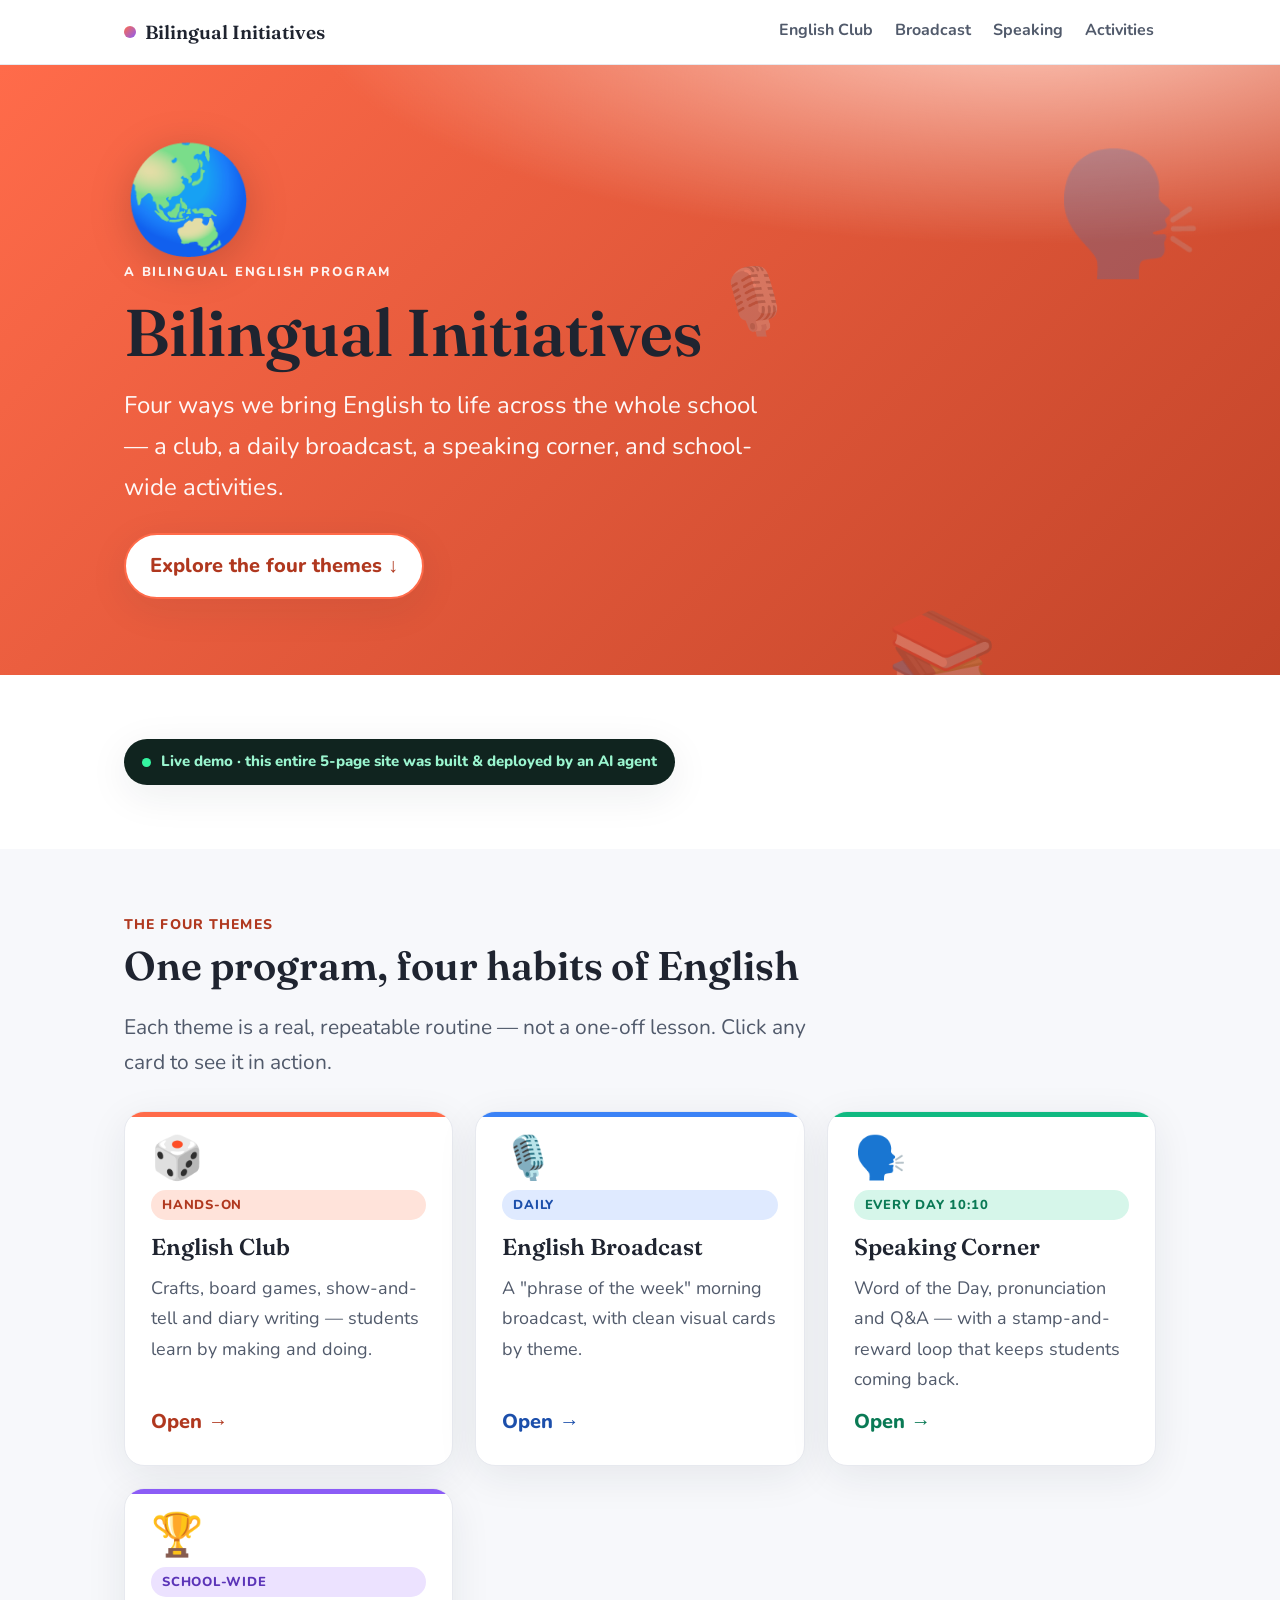
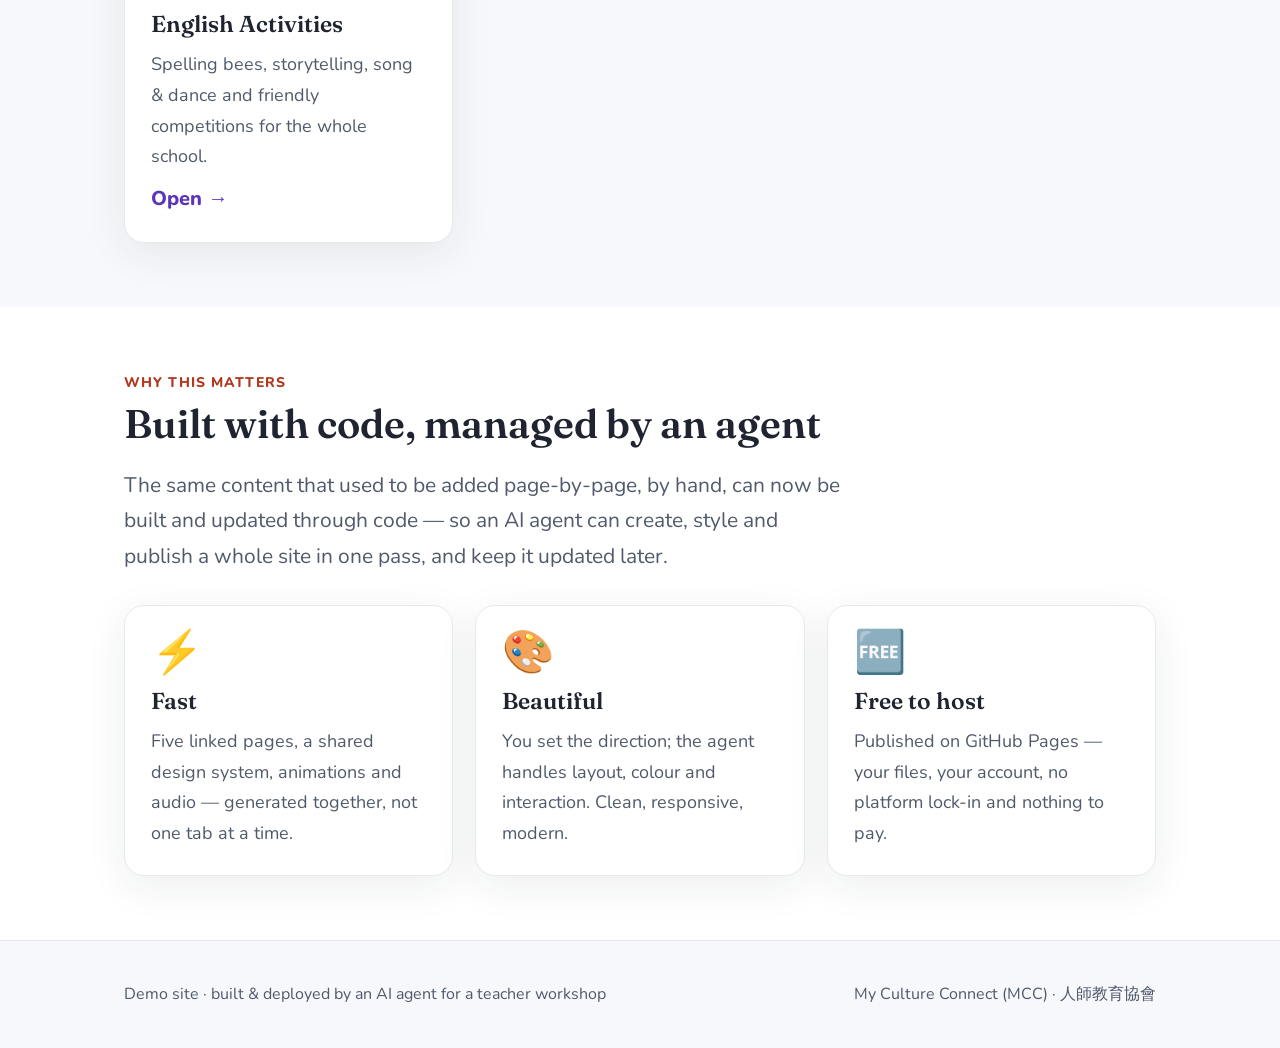
==== index.html @ 2c97eed9 "Bilingual Initiatives demo: 5-page interactive site (agent-built) Co-Authored-By: Claude Opus 4.8 <n" ====
<!DOCTYPE html>
<html lang="en">
<head>
<meta charset="UTF-8">
<meta name="viewport" content="width=device-width, initial-scale=1.0">
<title>Bilingual Initiatives — Demo</title>
<meta name="description" content="A demo bilingual-English program site — built and deployed by an AI agent.">
<link rel="preconnect" href="https://fonts.googleapis.com">
<link rel="preconnect" href="https://fonts.gstatic.com" crossorigin>
<link href="https://fonts.googleapis.com/css2?family=Fraunces:opsz,wght@9..144,500;9..144,600;9..144,700&family=Nunito:wght@400;600;700;800&display=swap" rel="stylesheet">
<link rel="stylesheet" href="assets/css/style.css">
<link rel="icon" href="data:image/svg+xml,<svg xmlns='http://www.w3.org/2000/svg' viewBox='0 0 100 100'><text y='.9em' font-size='90'>🌏</text></svg>">
</head>
<body data-accent="club">

<nav class="nav">
  <div class="wrap">
    <a class="brand" href="index.html"><span class="dot"></span> Bilingual Initiatives</a>
    <div class="menu">
      <a class="link" href="english-club.html">English Club</a>
      <a class="link" href="broadcast.html">Broadcast</a>
      <a class="link" href="speaking.html">Speaking</a>
      <a class="link" href="activities.html">Activities</a>
    </div>
  </div>
</nav>

<header class="hero">
  <span class="float a">🗣️</span><span class="float b">📚</span><span class="float c">🎙️</span>
  <div class="wrap">
    <div class="emoji">🌏</div>
    <div class="eyebrow">A Bilingual English Program</div>
    <h1>Bilingual Initiatives</h1>
    <p class="lede">Four ways we bring English to life across the whole school — a club, a daily broadcast, a speaking corner, and school-wide activities.</p>
    <div class="cta-row">
      <a class="btn ghost" href="#themes">Explore the four themes ↓</a>
    </div>
  </div>
</header>

<section class="block">
  <div class="wrap">
    <div class="demo-badge rvl"><span class="pip"></span> Live demo · this entire 5-page site was built &amp; deployed by an AI agent</div>
  </div>
</section>

<section class="block alt" id="themes">
  <div class="wrap">
    <p class="kicker">The Four Themes</p>
    <h2>One program, four habits of English</h2>
    <p class="intro">Each theme is a real, repeatable routine — not a one-off lesson. Click any card to see it in action.</p>
    <div class="grid">
      <a class="theme club rvl card" href="english-club.html">
        <span class="ic">🎲</span>
        <span class="tag">Hands-on</span>
        <h3>English Club</h3>
        <p>Crafts, board games, show-and-tell and diary writing — students learn by making and doing.</p>
        <span class="go">Open →</span>
      </a>
      <a class="theme broadcast rvl card" href="broadcast.html">
        <span class="ic">🎙️</span>
        <span class="tag">Daily</span>
        <h3>English Broadcast</h3>
        <p>A "phrase of the week" morning broadcast, with clean visual cards by theme.</p>
        <span class="go">Open →</span>
      </a>
      <a class="theme speaking rvl card" href="speaking.html">
        <span class="ic">🗣️</span>
        <span class="tag">Every day 10:10</span>
        <h3>Speaking Corner</h3>
        <p>Word of the Day, pronunciation and Q&amp;A — with a stamp-and-reward loop that keeps students coming back.</p>
        <span class="go">Open →</span>
      </a>
      <a class="theme activities rvl card" href="activities.html">
        <span class="ic">🏆</span>
        <span class="tag">School-wide</span>
        <h3>English Activities</h3>
        <p>Spelling bees, storytelling, song &amp; dance and friendly competitions for the whole school.</p>
        <span class="go">Open →</span>
      </a>
    </div>
  </div>
</section>

<section class="block">
  <div class="wrap">
    <p class="kicker">Why this matters</p>
    <h2>Built with code, managed by an agent</h2>
    <p class="intro">The same content that used to be added page-by-page, by hand, can now be built and updated through code — so an AI agent can create, style and publish a whole site in one pass, and keep it updated later.</p>
    <div class="grid">
      <div class="card rvl"><span class="ic">⚡</span><h3>Fast</h3><p>Five linked pages, a shared design system, animations and audio — generated together, not one tab at a time.</p></div>
      <div class="card rvl"><span class="ic">🎨</span><h3>Beautiful</h3><p>You set the direction; the agent handles layout, colour and interaction. Clean, responsive, modern.</p></div>
      <div class="card rvl"><span class="ic">🆓</span><h3>Free to host</h3><p>Published on GitHub Pages — your files, your account, no platform lock-in and nothing to pay.</p></div>
    </div>
  </div>
</section>

<footer class="foot">
  <div class="wrap">
    <span>Demo site · built &amp; deployed by an AI agent for a teacher workshop</span>
    <span>My Culture Connect (MCC) · 人師教育協會</span>
  </div>
</footer>

<script src="assets/js/speak.js"></script>
<script src="assets/js/motion.js"></script>
</body>
</html>
---- assets/css/style.css ----
/* ============================================================
   Bilingual Initiatives — Demo
   Shared stylesheet. Built to demonstrate AI-agent site building.
   ============================================================ */

:root {
  --ink: #1f2430;
  --ink-soft: #515a6b;
  --line: #e7e9ef;
  --bg: #ffffff;
  --bg-soft: #f7f8fb;

  /* theme accents (overridden per page via body[data-accent]) */
  --accent: #ff6b4a;
  --accent-2: #ffb199;
  --accent-ink: #b0381f;

  --maxw: 1080px;
  --radius: 20px;
  --shadow: 0 10px 40px rgba(31, 36, 48, .08);
  --shadow-lg: 0 20px 60px rgba(31, 36, 48, .14);

  --font-head: 'Fraunces', Georgia, serif;
  --font-body: 'Nunito', -apple-system, 'PingFang TC', 'Microsoft JhengHei', sans-serif;
}

/* per-theme accents */
body[data-accent="club"]      { --accent:#ff6b4a; --accent-2:#ffd1c4; --accent-ink:#b0381f; }
body[data-accent="broadcast"] { --accent:#3b82f6; --accent-2:#c7dbff; --accent-ink:#1c4fab; }
body[data-accent="speaking"]  { --accent:#10b981; --accent-2:#bff0de; --accent-ink:#0a7a55; }
body[data-accent="activities"]{ --accent:#8b5cf6; --accent-2:#ddd1fb; --accent-ink:#5b34b8; }

* { box-sizing: border-box; }

html { scroll-behavior: smooth; }

body {
  margin: 0;
  font-family: var(--font-body);
  color: var(--ink);
  background: var(--bg);
  font-size: 20px;
  line-height: 1.7;
  -webkit-font-smoothing: antialiased;
}

h1, h2, h3 { font-family: var(--font-head); font-weight: 600; line-height: 1.15; color: var(--ink); }

a { color: var(--accent-ink); }

.wrap { max-width: var(--maxw); margin: 0 auto; padding: 0 24px; }

/* ---------- top nav ---------- */
.nav {
  position: sticky; top: 0; z-index: 50;
  background: rgba(255,255,255,.86);
  backdrop-filter: saturate(180%) blur(12px);
  border-bottom: 1px solid var(--line);
}
.nav .wrap { display: flex; align-items: center; gap: 18px; height: 64px; }
.nav .brand { font-family: var(--font-head); font-weight: 600; font-size: 19px; color: var(--ink); text-decoration: none; margin-right: auto; display: flex; align-items: center; gap: 9px; }
.nav .brand .dot { width: 12px; height: 12px; border-radius: 50%; background: linear-gradient(135deg, #ff6b4a, #8b5cf6); }
.nav a.link { color: var(--ink-soft); text-decoration: none; font-weight: 700; font-size: 16px; padding: 6px 2px; border-bottom: 2px solid transparent; transition: .15s; }
.nav a.link:hover, .nav a.link[aria-current="page"] { color: var(--accent-ink); border-bottom-color: var(--accent); }
.nav .menu { display: flex; gap: 18px; flex-wrap: wrap; }
@media (max-width: 720px) {
  .nav .wrap { height: auto; padding-top: 10px; padding-bottom: 10px; flex-wrap: wrap; }
  .nav .menu { gap: 12px; width: 100%; }
  .nav a.link { font-size: 15px; }
}

/* ---------- hero / banner ---------- */
.hero {
  position: relative; overflow: hidden;
  padding: 84px 0 76px;
  background:
    radial-gradient(1200px 400px at 80% -10%, var(--accent-2), transparent 60%),
    linear-gradient(135deg, var(--accent) 0%, var(--accent-ink) 130%);
  color: #fff;
}
.hero.soft {
  background:
    radial-gradient(900px 360px at 15% 0%, var(--accent-2), transparent 55%),
    linear-gradient(135deg, #fff 0%, var(--bg-soft) 100%);
  color: var(--ink);
}
.hero .eyebrow { font-weight: 800; letter-spacing: .14em; text-transform: uppercase; font-size: 13px; opacity: .92; }
.hero h1 { font-size: clamp(38px, 6vw, 66px); margin: 12px 0 14px; }
.hero p.lede { font-size: clamp(19px, 2.4vw, 24px); max-width: 640px; margin: 0; opacity: .96; }
.hero .emoji { font-size: clamp(56px, 10vw, 104px); line-height: 1; margin-bottom: 8px; filter: drop-shadow(0 8px 20px rgba(0,0,0,.18)); }
.hero .float { position: absolute; opacity: .22; font-size: 120px; user-select: none; pointer-events: none; }
.hero .float.a { top: 8%; right: 6%; }
.hero .float.b { bottom: -10%; right: 22%; font-size: 90px; }
.hero .float.c { top: 30%; right: 38%; font-size: 64px; }

/* ---------- sections ---------- */
section.block { padding: 64px 0; }
section.block.alt { background: var(--bg-soft); }
.kicker { color: var(--accent-ink); font-weight: 800; letter-spacing: .08em; text-transform: uppercase; font-size: 14px; margin: 0 0 6px; }
.block h2 { font-size: clamp(28px, 4vw, 40px); margin: 0 0 14px; }
.block p.intro { font-size: 21px; color: var(--ink-soft); max-width: 720px; }

/* ---------- cards grid ---------- */
.grid { display: grid; gap: 22px; grid-template-columns: repeat(auto-fit, minmax(260px, 1fr)); margin-top: 30px; }
.card {
  background: #fff; border: 1px solid var(--line); border-radius: var(--radius);
  padding: 26px; box-shadow: var(--shadow); transition: transform .2s, box-shadow .2s;
  display: flex; flex-direction: column; gap: 10px;
}
.card:hover { transform: translateY(-5px); box-shadow: var(--shadow-lg); }
.card .ic { font-size: 42px; line-height: 1; }
.card h3 { font-size: 23px; margin: 4px 0 2px; }
.card p { margin: 0; color: var(--ink-soft); font-size: 18px; }

/* theme card links on homepage */
a.theme { text-decoration: none; color: inherit; position: relative; overflow: hidden; }
a.theme .tag { display: inline-block; font-weight: 800; font-size: 13px; letter-spacing: .06em; text-transform: uppercase; padding: 4px 11px; border-radius: 999px; }
a.theme .go { margin-top: auto; font-weight: 800; color: var(--accent-ink); }
a.theme.club      { --accent:#ff6b4a; --accent-2:#ffe3da; --accent-ink:#b0381f; }
a.theme.broadcast { --accent:#3b82f6; --accent-2:#dfeaff; --accent-ink:#1c4fab; }
a.theme.speaking  { --accent:#10b981; --accent-2:#d6f6ea; --accent-ink:#0a7a55; }
a.theme.activities{ --accent:#8b5cf6; --accent-2:#ece2ff; --accent-ink:#5b34b8; }
a.theme .tag { background: var(--accent-2); color: var(--accent-ink); }
a.theme .go { color: var(--accent-ink); }
a.theme::before { content:""; position:absolute; left:0; top:0; height:5px; width:100%; background: var(--accent); }

/* ---------- phrase rows with speaker ---------- */
.phrase {
  display: flex; align-items: center; gap: 16px;
  background: #fff; border: 1px solid var(--line); border-radius: 16px;
  padding: 16px 18px; box-shadow: var(--shadow); margin-bottom: 12px;
}
.phrase .en { font-size: 21px; font-weight: 800; color: var(--ink); }
.phrase .zh { font-size: 16px; color: var(--ink-soft); }
.phrase .txt { display: flex; flex-direction: column; }
.speak {
  flex: none; cursor: pointer; border: none; border-radius: 50%;
  width: 48px; height: 48px; font-size: 22px;
  background: var(--accent); color: #fff; display: grid; place-items: center;
  box-shadow: 0 6px 16px color-mix(in srgb, var(--accent) 45%, transparent);
  transition: transform .12s, filter .12s;
}
.speak:hover { transform: scale(1.08); filter: brightness(1.05); }
.speak:active { transform: scale(.94); }
.speak.playing { animation: pulse .9s ease-in-out infinite; }
@keyframes pulse { 0%,100%{ transform: scale(1);} 50%{ transform: scale(1.12);} }

/* word of the day */
.wotd { background: linear-gradient(135deg, var(--accent-2), #fff); border:1px solid var(--line); border-radius: var(--radius); padding: 30px; box-shadow: var(--shadow); text-align:center; }
.wotd .label { font-weight: 800; letter-spacing:.1em; text-transform:uppercase; color: var(--accent-ink); font-size:13px; }
.wotd .word { font-family: var(--font-head); font-size: clamp(40px,8vw,68px); margin: 6px 0; }
.wotd .pos { color: var(--ink-soft); font-style: italic; }

/* steps */
.steps { counter-reset: s; display:grid; gap:14px; margin-top:24px; }
.steps .step { display:flex; gap:16px; align-items:flex-start; background:#fff; border:1px solid var(--line); border-radius:16px; padding:18px 20px; box-shadow:var(--shadow); }
.steps .step::before { counter-increment:s; content: counter(s); flex:none; width:38px; height:38px; border-radius:50%; background:var(--accent); color:#fff; font-weight:800; display:grid; place-items:center; font-family:var(--font-head); }
.steps .step b { font-size:19px; }

/* demo badge */
.demo-badge { display:inline-flex; align-items:center; gap:10px; background:#10241f; color:#9af5cf; border-radius:999px; padding:10px 18px; font-weight:800; font-size:15px; box-shadow:var(--shadow); }
.demo-badge .pip { width:9px;height:9px;border-radius:50%;background:#34f5a0; box-shadow:0 0 0 0 #34f5a0; animation:ring 1.6s infinite; }
@keyframes ring { 0%{box-shadow:0 0 0 0 rgba(52,245,160,.6);}70%{box-shadow:0 0 0 12px rgba(52,245,160,0);}100%{box-shadow:0 0 0 0 rgba(52,245,160,0);} }

/* reveal animation */
.rvl { opacity: 0; transform: translateY(22px); transition: opacity .6s ease, transform .6s ease; }
.rvl.in { opacity: 1; transform: none; }

/* footer */
footer.foot { border-top:1px solid var(--line); padding: 40px 0; color: var(--ink-soft); font-size:16px; background: var(--bg-soft); }
footer.foot .wrap { display:flex; flex-wrap:wrap; gap:8px 24px; align-items:center; justify-content:space-between; }
footer.foot a { color: var(--ink-soft); }
.btn { display:inline-flex; align-items:center; gap:9px; background:var(--accent); color:#fff !important; text-decoration:none; font-weight:800; padding:14px 24px; border-radius:999px; box-shadow:var(--shadow); transition:transform .15s, filter .15s; }
.btn:hover { transform: translateY(-2px); filter:brightness(1.04); }
.btn.ghost { background:#fff; color:var(--accent-ink) !important; border:2px solid var(--accent); }
.cta-row { display:flex; gap:14px; flex-wrap:wrap; margin-top:26px; }
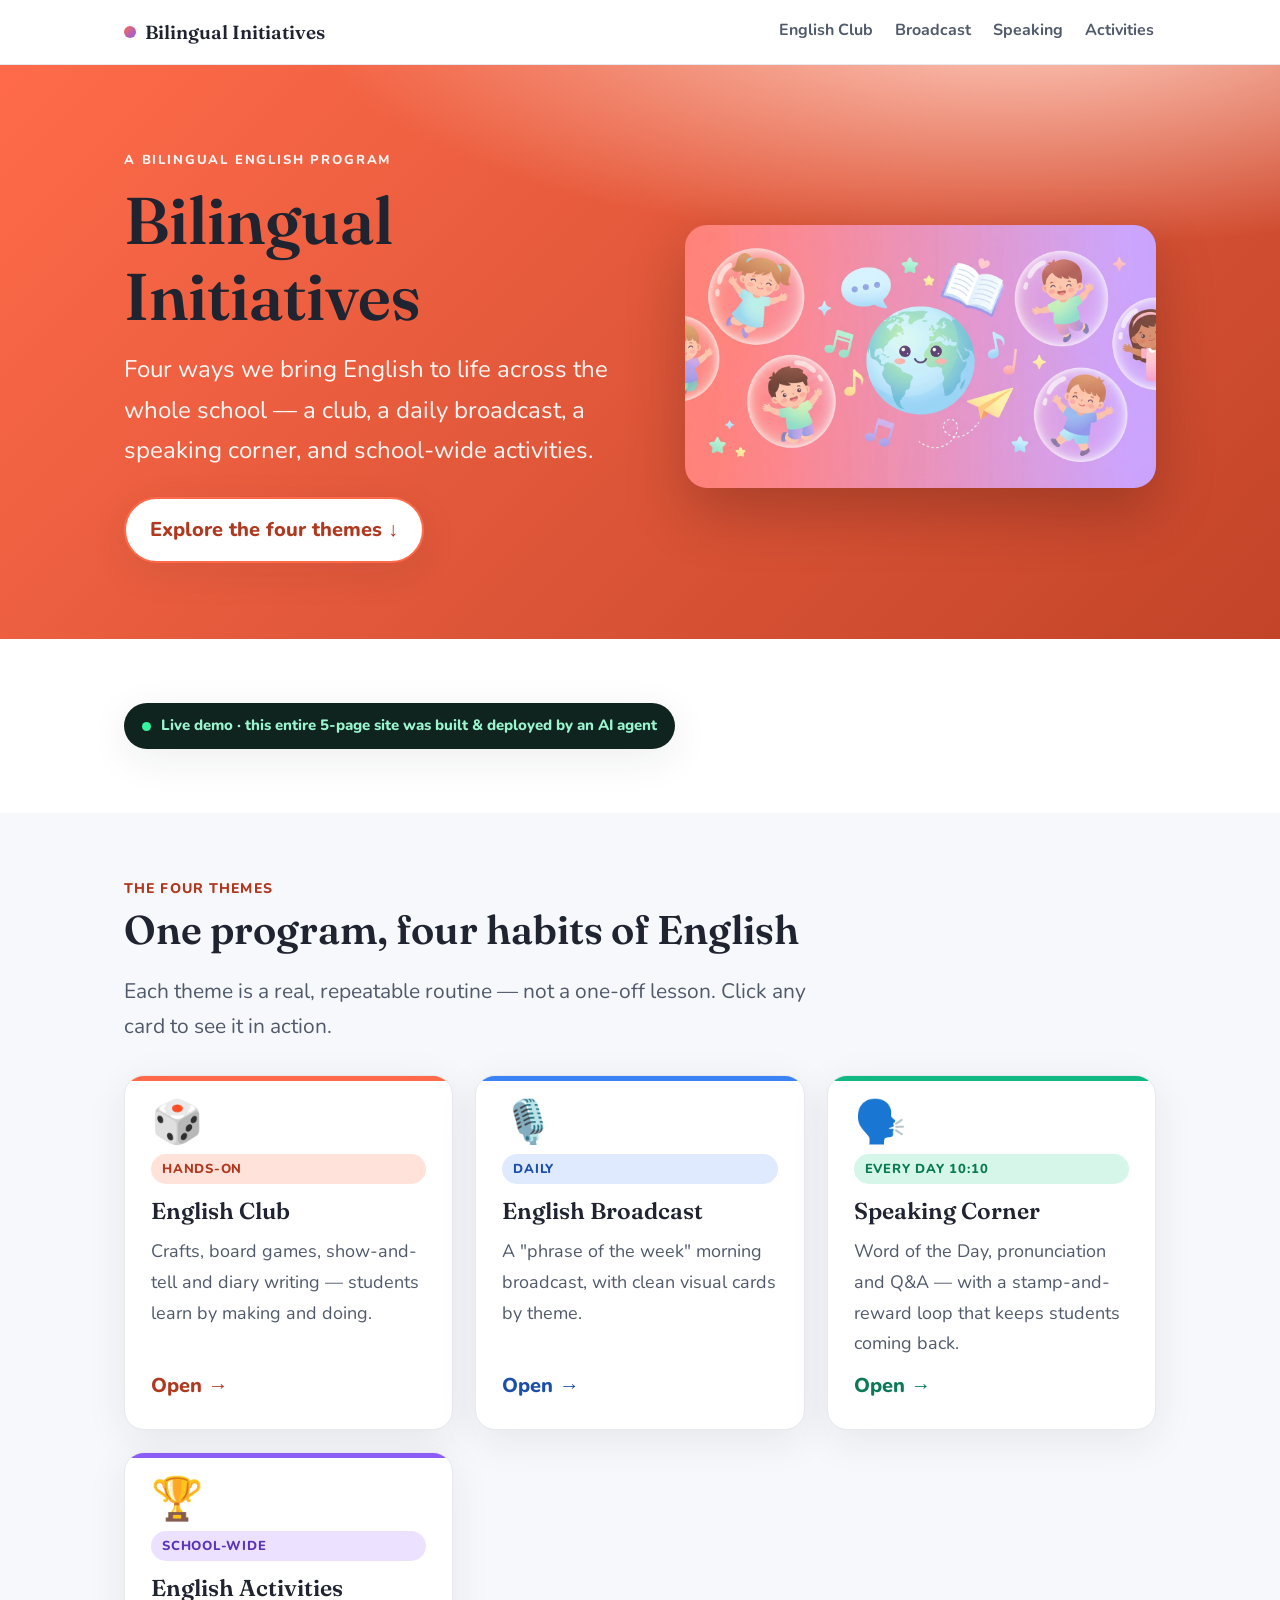
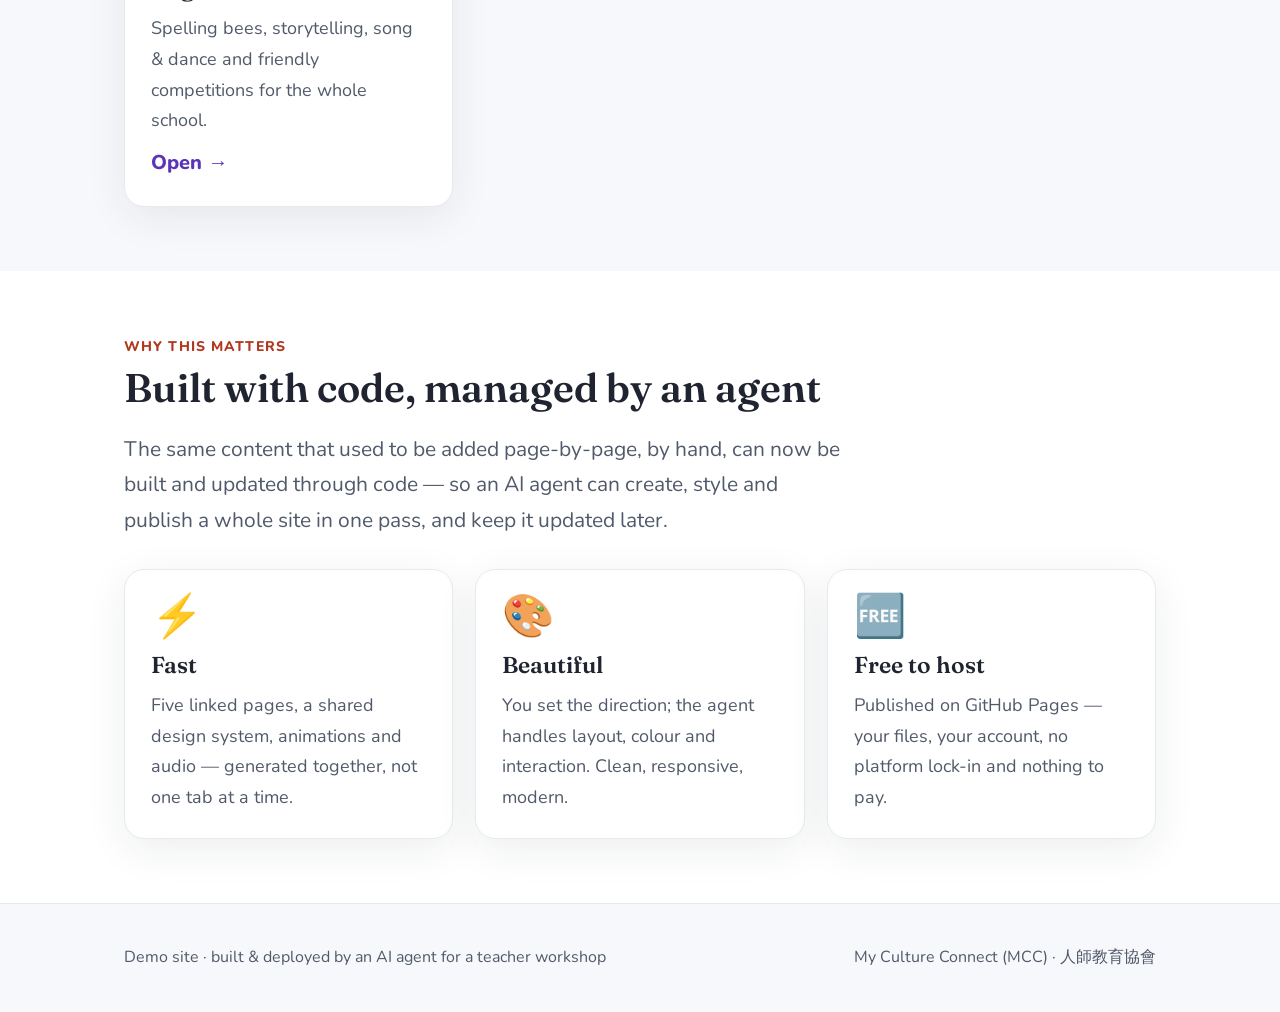
==== commit cdb17d7a: "Add original AI illustrations (hero banners) + sample embedded videos Co-Authored-By: Claude Opus 4." ====
--- a/index.html
+++ b/index.html
@@ -25,16 +25,17 @@
   </div>
 </nav>
 
-<header class="hero">
-  <span class="float a">🗣️</span><span class="float b">📚</span><span class="float c">🎙️</span>
+<header class="hero with-art">
   <div class="wrap">
-    <div class="emoji">🌏</div>
-    <div class="eyebrow">A Bilingual English Program</div>
-    <h1>Bilingual Initiatives</h1>
-    <p class="lede">Four ways we bring English to life across the whole school — a club, a daily broadcast, a speaking corner, and school-wide activities.</p>
-    <div class="cta-row">
-      <a class="btn ghost" href="#themes">Explore the four themes ↓</a>
+    <div>
+      <div class="eyebrow">A Bilingual English Program</div>
+      <h1>Bilingual Initiatives</h1>
+      <p class="lede">Four ways we bring English to life across the whole school — a club, a daily broadcast, a speaking corner, and school-wide activities.</p>
+      <div class="cta-row">
+        <a class="btn ghost" href="#themes">Explore the four themes ↓</a>
+      </div>
     </div>
+    <figure class="hero-art"><img src="assets/img/hero-home.png" alt="Children learning English around a friendly globe" loading="eager"></figure>
   </div>
 </header>
 
--- a/assets/css/style.css
+++ b/assets/css/style.css
@@ -93,6 +93,28 @@
 .hero .float.b { bottom: -10%; right: 22%; font-size: 90px; }
 .hero .float.c { top: 30%; right: 38%; font-size: 64px; }
 
+/* hero with illustration (two-column) */
+.hero.with-art .wrap { display: grid; grid-template-columns: 1.05fr .95fr; gap: 40px; align-items: center; }
+.hero.with-art .float { display: none; }
+.hero-art { margin: 0; }
+.hero-art img { width: 100%; height: auto; display: block; border-radius: 22px; box-shadow: 0 24px 60px rgba(0,0,0,.22); background: #fff; }
+@media (max-width: 820px) {
+  .hero.with-art .wrap { grid-template-columns: 1fr; gap: 26px; }
+  .hero-art { order: -1; }
+}
+
+/* media gallery */
+.gallery { display:grid; gap:18px; grid-template-columns:repeat(auto-fit,minmax(240px,1fr)); margin-top:28px; }
+.gallery figure { margin:0; background:#fff; border:1px solid var(--line); border-radius:16px; overflow:hidden; box-shadow:var(--shadow); }
+.gallery img { width:100%; height:200px; object-fit:cover; display:block; }
+.gallery figcaption { padding:12px 16px; color:var(--ink-soft); font-size:16px; font-weight:700; }
+
+/* responsive video embed */
+.video-wrap { max-width:760px; margin:24px 0 0; }
+.video-frame { position:relative; padding-top:56.25%; border-radius:18px; overflow:hidden; box-shadow:var(--shadow-lg); background:#000; }
+.video-frame iframe { position:absolute; inset:0; width:100%; height:100%; border:0; }
+.video-cap { color:var(--ink-soft); font-size:15px; margin-top:10px; }
+
 /* ---------- sections ---------- */
 section.block { padding: 64px 0; }
 section.block.alt { background: var(--bg-soft); }
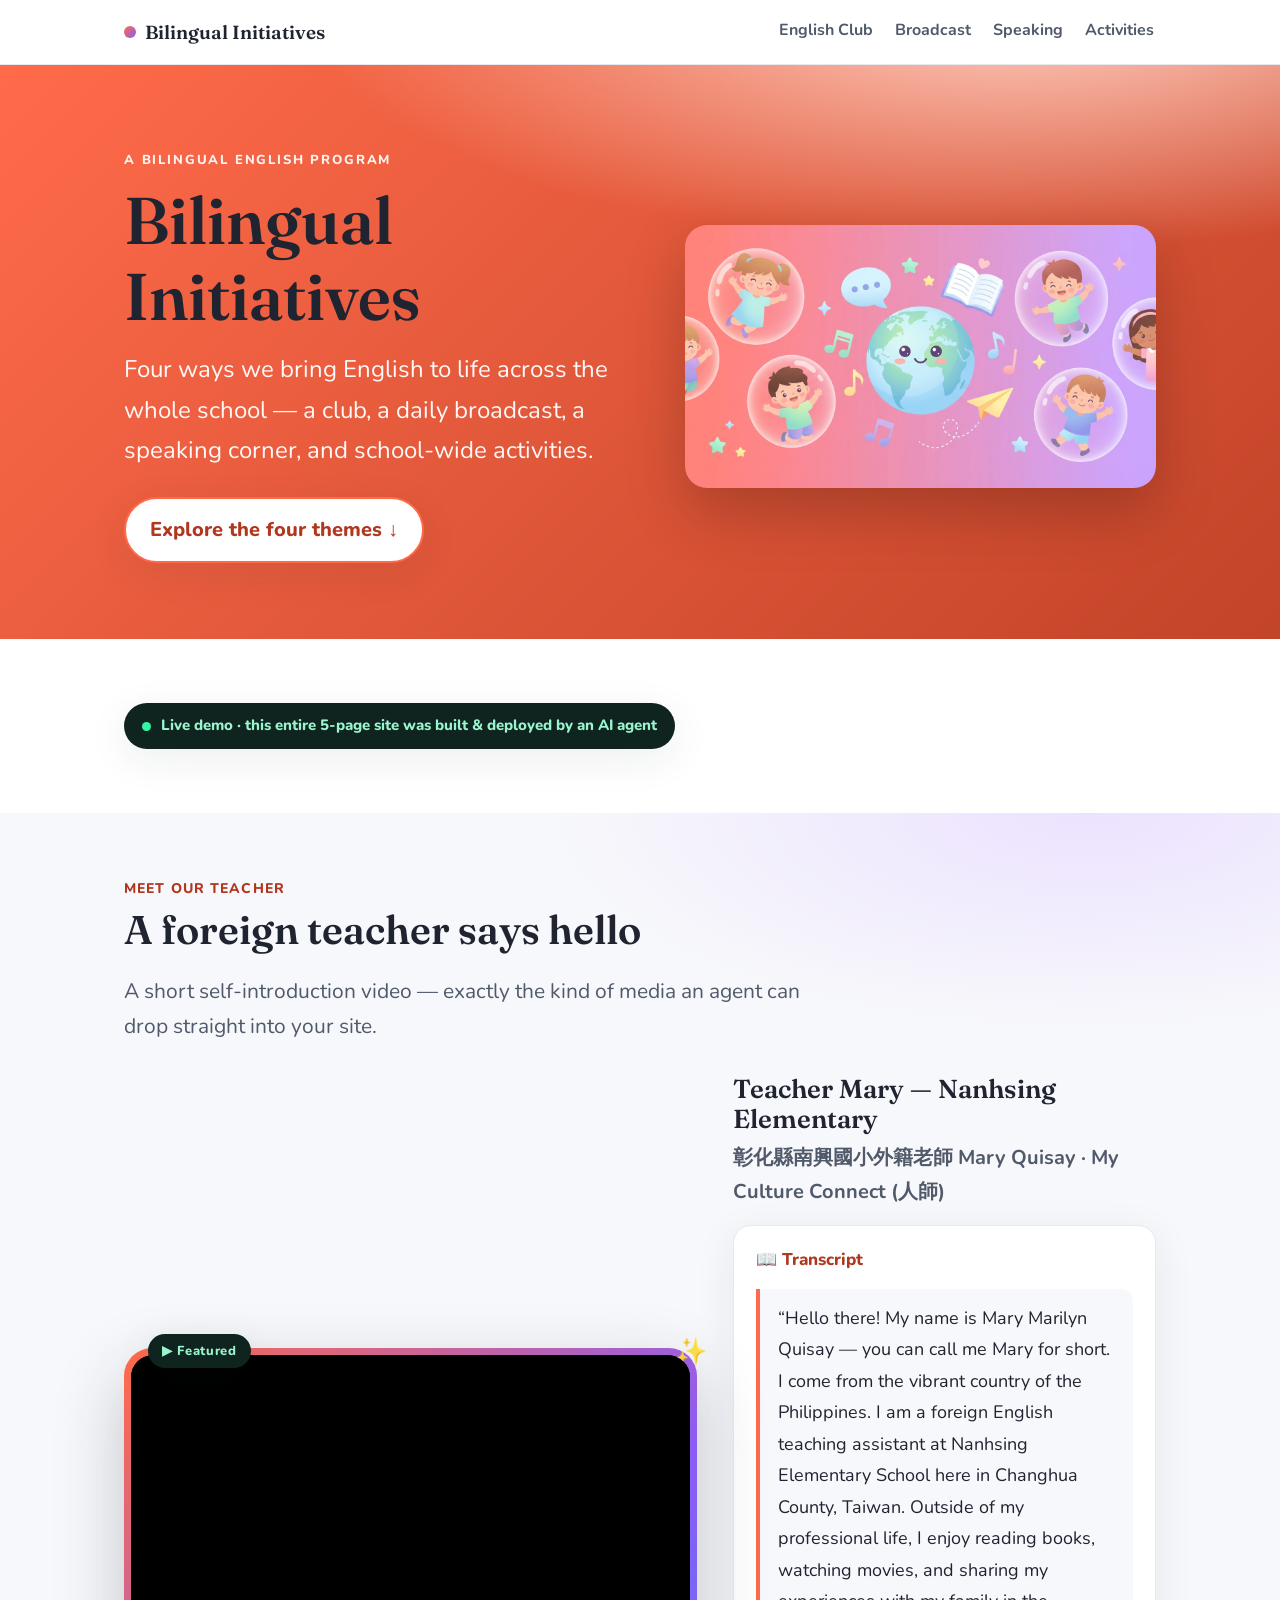
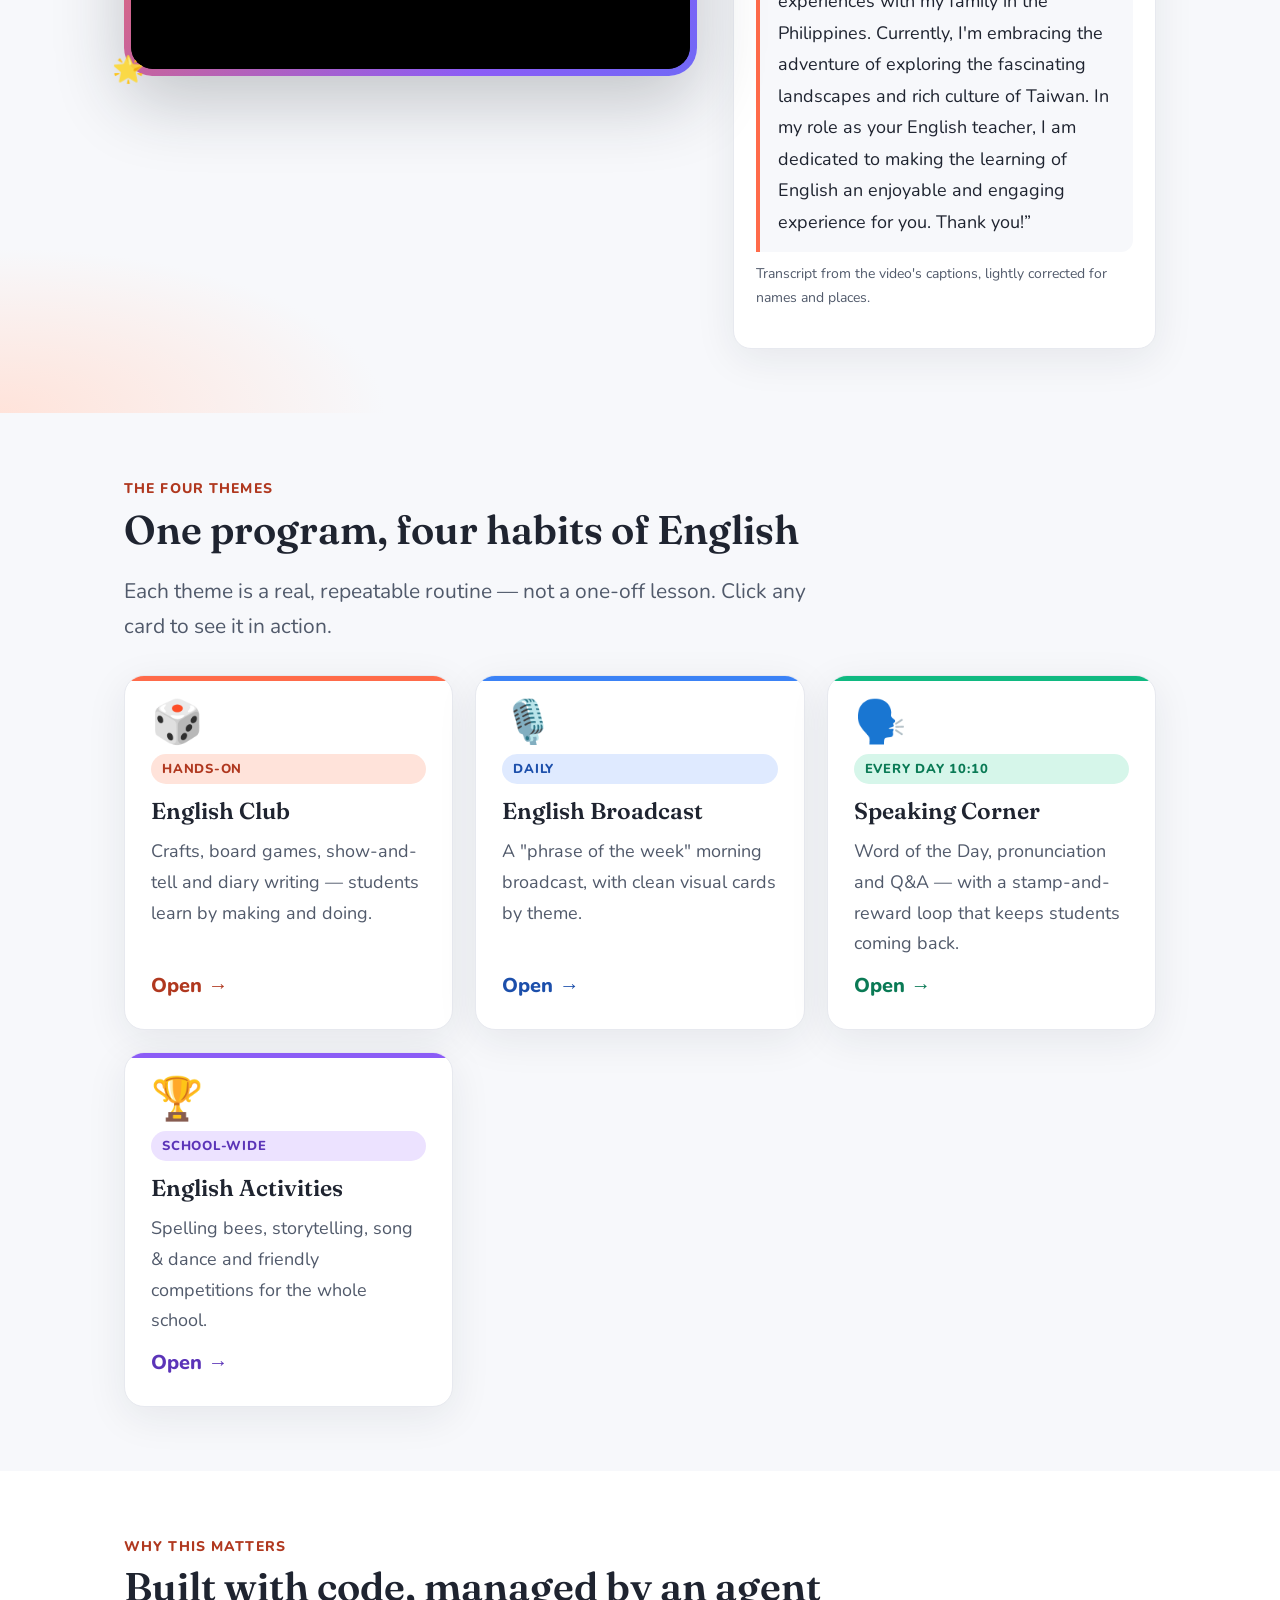
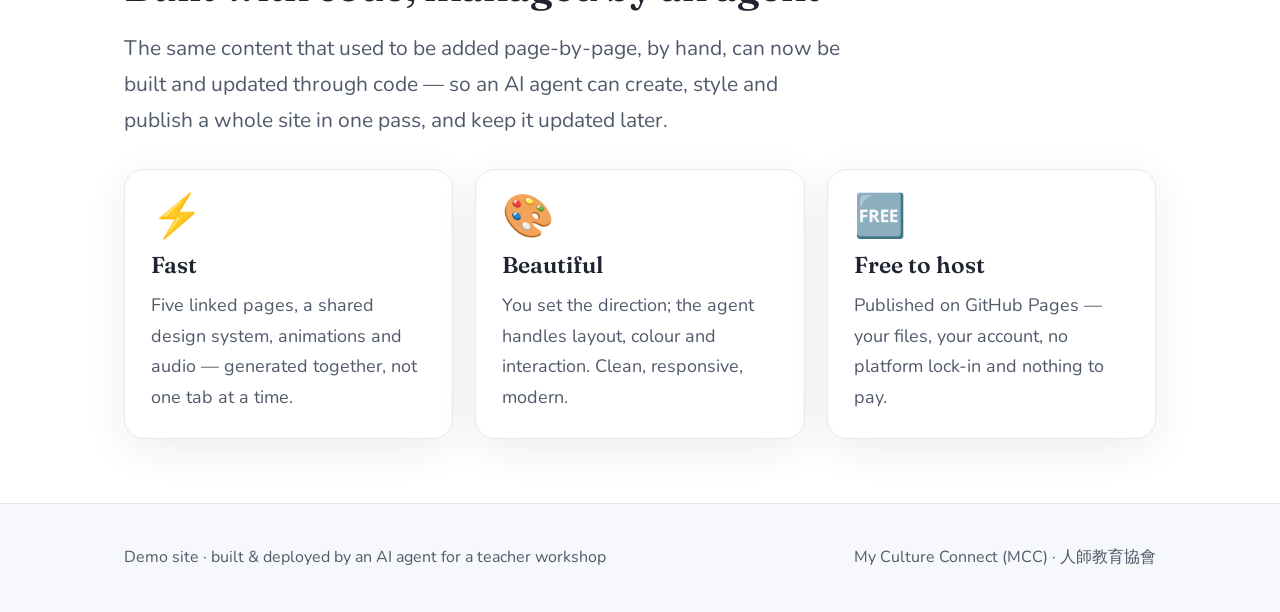
==== commit 83bbaa34: "Homepage: featured MCC video (Teacher Mary) in fancy animated frame + transcript Co-Authored-By: Cla" ====
--- a/index.html
+++ b/index.html
@@ -42,6 +42,35 @@
 <section class="block">
   <div class="wrap">
     <div class="demo-badge rvl"><span class="pip"></span> Live demo · this entire 5-page site was built &amp; deployed by an AI agent</div>
+  </div>
+</section>
+
+<section class="block v-feature">
+  <div class="wrap">
+    <p class="kicker">Meet our teacher</p>
+    <h2>A foreign teacher says hello</h2>
+    <p class="intro">A short self-introduction video — exactly the kind of media an agent can drop straight into your site.</p>
+    <div class="lay">
+      <div class="v-fancy">
+        <span class="v-spark s1">✨</span><span class="v-spark s2">🌟</span>
+        <div class="inner">
+          <div class="video-frame">
+            <iframe src="https://www.youtube-nocookie.com/embed/TU5jqxsM4N8" title="Teacher Mary self-introduction" loading="lazy" allow="accelerometer; autoplay; clipboard-write; encrypted-media; gyroscope; picture-in-picture" allowfullscreen></iframe>
+          </div>
+        </div>
+      </div>
+      <div class="v-meta">
+        <h3>Teacher Mary — Nanhsing Elementary</h3>
+        <p class="by">彰化縣南興國小外籍老師 Mary Quisay · My Culture Connect (人師)</p>
+        <details class="v-transcript" open>
+          <summary>Transcript</summary>
+          <div class="body">
+            <blockquote>“Hello there! My name is Mary Marilyn Quisay — you can call me Mary for short. I come from the vibrant country of the Philippines. I am a foreign English teaching assistant at Nanhsing Elementary School here in Changhua County, Taiwan. Outside of my professional life, I enjoy reading books, watching movies, and sharing my experiences with my family in the Philippines. Currently, I'm embracing the adventure of exploring the fascinating landscapes and rich culture of Taiwan. In my role as your English teacher, I am dedicated to making the learning of English an enjoyable and engaging experience for you. Thank you!”</blockquote>
+            <p class="note">Transcript from the video's captions, lightly corrected for names and places.</p>
+          </div>
+        </details>
+      </div>
+    </div>
   </div>
 </section>
 
--- a/assets/css/style.css
+++ b/assets/css/style.css
@@ -114,6 +114,40 @@
 .video-frame { position:relative; padding-top:56.25%; border-radius:18px; overflow:hidden; box-shadow:var(--shadow-lg); background:#000; }
 .video-frame iframe { position:absolute; inset:0; width:100%; height:100%; border:0; }
 .video-cap { color:var(--ink-soft); font-size:15px; margin-top:10px; }
+
+/* ---------- featured video with fancy animated frame ---------- */
+.v-feature { background:
+    radial-gradient(900px 360px at 85% 0%, #ece2ff, transparent 60%),
+    radial-gradient(700px 300px at 0% 100%, #ffe3da, transparent 55%),
+    var(--bg-soft); }
+.v-feature .lay { display:grid; grid-template-columns: 1.15fr .85fr; gap:36px; align-items:center; margin-top:30px; }
+@media (max-width: 900px){ .v-feature .lay { grid-template-columns:1fr; gap:24px; } }
+
+.v-fancy { position:relative; border-radius:28px; padding:7px;
+  background:linear-gradient(135deg,#ff6b4a,#8b5cf6,#3b82f6,#10b981,#ff6b4a);
+  background-size:300% 300%; animation:grad 9s ease infinite;
+  box-shadow:0 26px 70px rgba(31,36,48,.24); }
+@keyframes grad { 0%{background-position:0% 50%} 50%{background-position:100% 50%} 100%{background-position:0% 50%} }
+.v-fancy::after { content:"▶ Featured"; position:absolute; top:-14px; left:24px;
+  background:#10241f; color:#9af5cf; font-weight:800; font-size:13px; letter-spacing:.05em;
+  padding:6px 14px; border-radius:999px; box-shadow:var(--shadow); }
+.v-fancy .inner { background:#000; border-radius:22px; overflow:hidden; }
+.v-fancy .video-frame { border-radius:22px; box-shadow:none; }
+.v-spark { position:absolute; font-size:26px; opacity:.9; animation:floaty 4s ease-in-out infinite; }
+.v-spark.s1 { top:-18px; right:-10px; } .v-spark.s2 { bottom:-16px; left:-12px; animation-delay:1.5s; }
+@keyframes floaty { 0%,100%{ transform:translateY(0) rotate(0); } 50%{ transform:translateY(-8px) rotate(8deg); } }
+
+.v-meta h3 { font-size:26px; margin:0 0 6px; }
+.v-meta .by { color:var(--ink-soft); font-weight:700; margin:0 0 16px; }
+.v-transcript { background:#fff; border:1px solid var(--line); border-radius:18px; box-shadow:var(--shadow); padding:6px 22px; }
+.v-transcript summary { cursor:pointer; font-weight:800; color:var(--accent-ink); padding:14px 0; list-style:none; font-size:17px; }
+.v-transcript summary::-webkit-details-marker { display:none; }
+.v-transcript summary::before { content:"📝 "; }
+.v-transcript[open] summary::before { content:"📖 "; }
+.v-transcript .body { padding:0 0 18px; }
+.v-transcript blockquote { margin:0; padding:14px 18px; border-left:4px solid var(--accent);
+  background:var(--bg-soft); border-radius:0 12px 12px 0; font-size:18px; line-height:1.75; color:var(--ink); }
+.v-transcript .note { color:var(--ink-soft); font-size:14px; margin-top:10px; }
 
 /* ---------- sections ---------- */
 section.block { padding: 64px 0; }
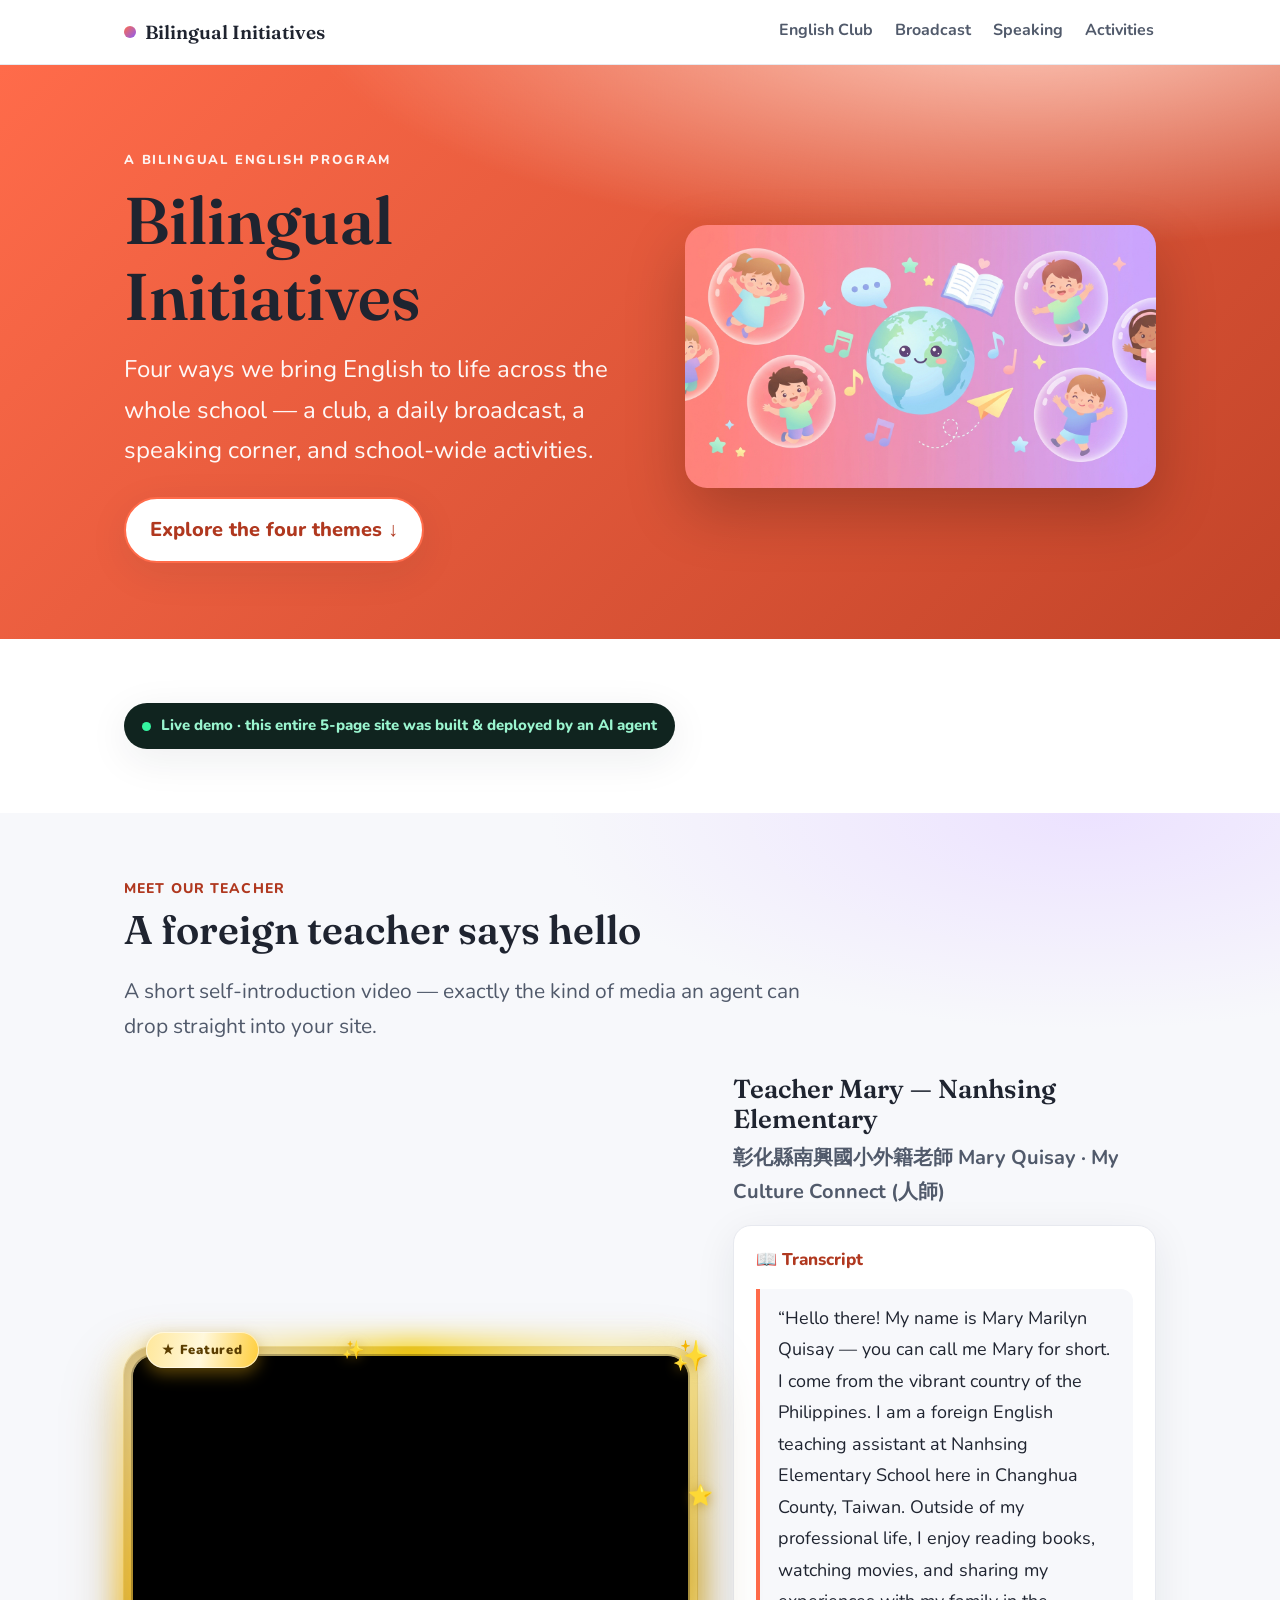
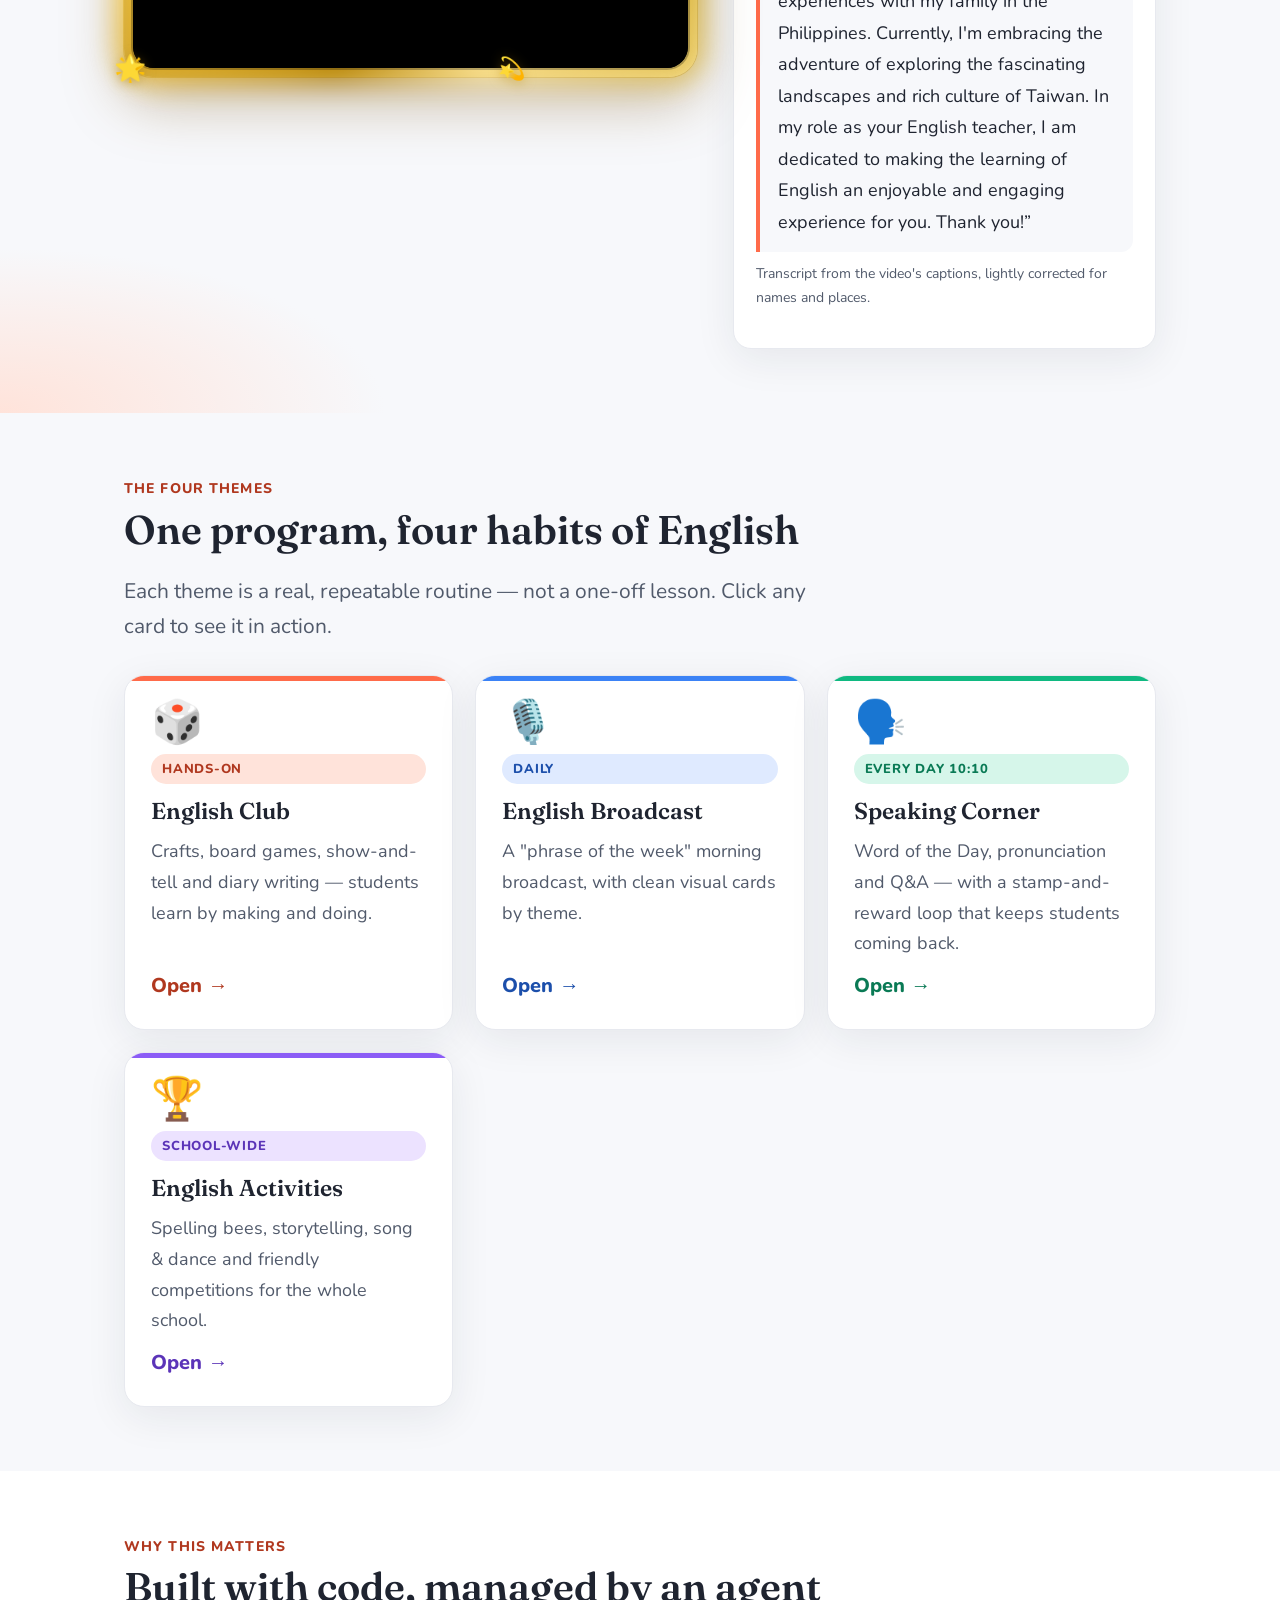
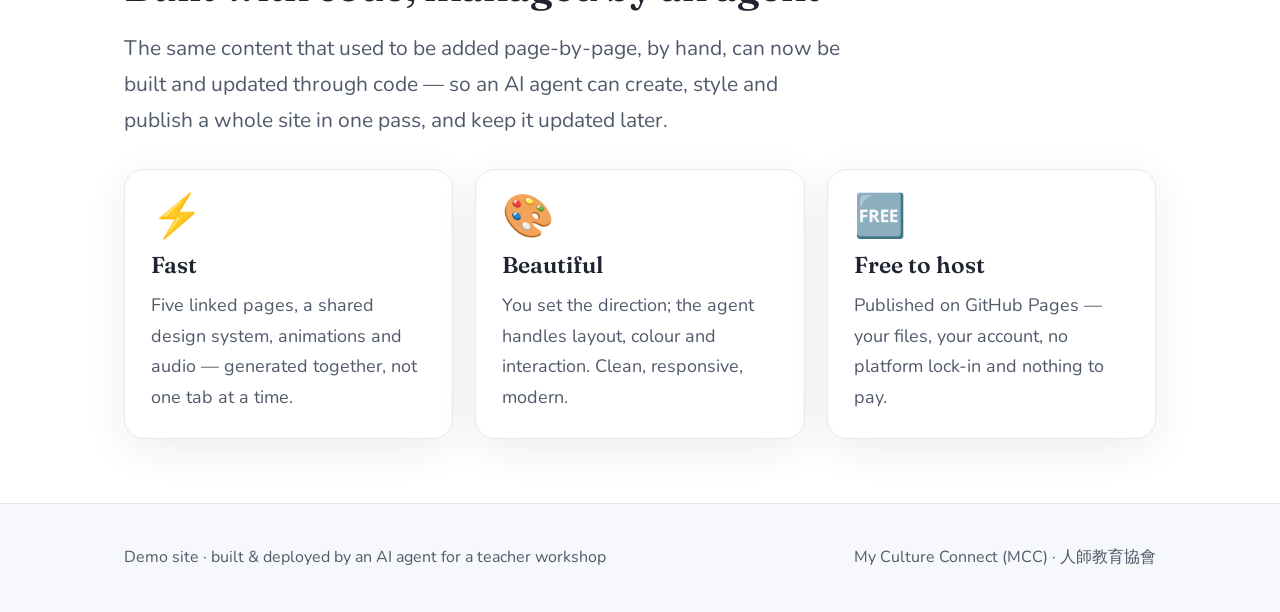
==== commit b137bc70: "Featured video: luxe golden animated frame (shimmer, rotating halo, pulse, twinkle) Co-Authored-By: " ====
--- a/index.html
+++ b/index.html
@@ -52,7 +52,7 @@
     <p class="intro">A short self-introduction video — exactly the kind of media an agent can drop straight into your site.</p>
     <div class="lay">
       <div class="v-fancy">
-        <span class="v-spark s1">✨</span><span class="v-spark s2">🌟</span>
+        <span class="v-spark s1">✨</span><span class="v-spark s2">🌟</span><span class="v-spark s3">⭐</span><span class="v-spark s4">✨</span><span class="v-spark s5">💫</span>
         <div class="inner">
           <div class="video-frame">
             <iframe src="https://www.youtube-nocookie.com/embed/TU5jqxsM4N8" title="Teacher Mary self-introduction" loading="lazy" allow="accelerometer; autoplay; clipboard-write; encrypted-media; gyroscope; picture-in-picture" allowfullscreen></iframe>
--- a/assets/css/style.css
+++ b/assets/css/style.css
@@ -123,19 +123,51 @@
 .v-feature .lay { display:grid; grid-template-columns: 1.15fr .85fr; gap:36px; align-items:center; margin-top:30px; }
 @media (max-width: 900px){ .v-feature .lay { grid-template-columns:1fr; gap:24px; } }
 
-.v-fancy { position:relative; border-radius:28px; padding:7px;
-  background:linear-gradient(135deg,#ff6b4a,#8b5cf6,#3b82f6,#10b981,#ff6b4a);
-  background-size:300% 300%; animation:grad 9s ease infinite;
-  box-shadow:0 26px 70px rgba(31,36,48,.24); }
-@keyframes grad { 0%{background-position:0% 50%} 50%{background-position:100% 50%} 100%{background-position:0% 50%} }
-.v-fancy::after { content:"▶ Featured"; position:absolute; top:-14px; left:24px;
-  background:#10241f; color:#9af5cf; font-weight:800; font-size:13px; letter-spacing:.05em;
-  padding:6px 14px; border-radius:999px; box-shadow:var(--shadow); }
-.v-fancy .inner { background:#000; border-radius:22px; overflow:hidden; }
-.v-fancy .video-frame { border-radius:22px; box-shadow:none; }
-.v-spark { position:absolute; font-size:26px; opacity:.9; animation:floaty 4s ease-in-out infinite; }
-.v-spark.s1 { top:-18px; right:-10px; } .v-spark.s2 { bottom:-16px; left:-12px; animation-delay:1.5s; }
-@keyframes floaty { 0%,100%{ transform:translateY(0) rotate(0); } 50%{ transform:translateY(-8px) rotate(8deg); } }
+.v-fancy { position:relative; border-radius:28px; padding:9px; isolation:isolate;
+  background:linear-gradient(125deg,#7a5310,#caa12e 18%,#ffe79a 34%,#fff6cf 44%,#ffd86b 56%,#b8860b 72%,#ffe79a 86%,#7a5310);
+  background-size:300% 300%; animation:goldshimmer 5s linear infinite;
+  box-shadow:0 0 0 1px rgba(180,134,11,.5), 0 22px 60px rgba(120,80,10,.40), inset 0 0 14px rgba(255,247,200,.5);
+}
+@keyframes goldshimmer { 0%{background-position:0% 50%} 100%{background-position:300% 50%} }
+
+/* rotating golden halo behind the frame */
+.v-fancy::before { content:""; position:absolute; inset:-7px; z-index:-1; border-radius:34px;
+  background:conic-gradient(from 0deg, #ffd700,#fff3b0,#d4af37,#ffe79a,#b8860b,#ffcf40,#fff6cf,#ffd700);
+  filter:blur(13px); opacity:.85; animation:spin 6s linear infinite; }
+@keyframes spin { to { transform:rotate(360deg); } }
+
+/* pulsing outer glow */
+.v-fancy .inner { background:#000; border-radius:21px; overflow:hidden; position:relative;
+  box-shadow:0 0 0 2px rgba(0,0,0,.25); animation:goldpulse 2.8s ease-in-out infinite; }
+@keyframes goldpulse {
+  0%,100%{ box-shadow:0 0 0 2px rgba(0,0,0,.25), 0 0 22px 2px rgba(255,210,80,.45); }
+  50%    { box-shadow:0 0 0 2px rgba(0,0,0,.25), 0 0 40px 8px rgba(255,215,0,.85); }
+}
+.v-fancy .video-frame { border-radius:21px; box-shadow:none; }
+
+/* "Featured" ribbon — gold, with its own shimmer */
+.v-fancy::after { content:"★ Featured"; position:absolute; top:-15px; left:22px; z-index:3;
+  color:#5a3d00; font-weight:900; font-size:13px; letter-spacing:.06em;
+  padding:7px 16px; border-radius:999px;
+  background:linear-gradient(100deg,#ffe79a,#fff8dc,#ffcf40,#fff8dc,#ffe79a);
+  background-size:200% 100%; animation:goldshimmer 3s linear infinite;
+  box-shadow:0 6px 16px rgba(180,134,11,.5), inset 0 0 0 1px rgba(255,255,255,.6); }
+
+/* twinkling sparkles (more of them, varied) */
+.v-spark { position:absolute; z-index:3; font-size:24px; pointer-events:none;
+  filter:drop-shadow(0 2px 6px rgba(180,134,11,.6)); animation:twinkle 2.4s ease-in-out infinite; }
+.v-spark.s1 { top:-16px;  right:-12px; font-size:30px; animation-delay:0s; }
+.v-spark.s2 { bottom:-14px; left:-10px; font-size:26px; animation-delay:.9s; }
+.v-spark.s3 { top:40%;    right:-16px; font-size:20px; animation-delay:.5s; }
+.v-spark.s4 { top:-12px;  left:38%;   font-size:18px; animation-delay:1.4s; }
+.v-spark.s5 { bottom:-12px; right:30%; font-size:22px; animation-delay:1.9s; }
+@keyframes twinkle {
+  0%,100%{ opacity:.25; transform:scale(.7) rotate(0deg); }
+  50%    { opacity:1;   transform:scale(1.25) rotate(18deg); }
+}
+@media (prefers-reduced-motion: reduce) {
+  .v-fancy, .v-fancy::before, .v-fancy::after, .v-fancy .inner, .v-spark { animation:none; }
+}
 
 .v-meta h3 { font-size:26px; margin:0 0 6px; }
 .v-meta .by { color:var(--ink-soft); font-weight:700; margin:0 0 16px; }
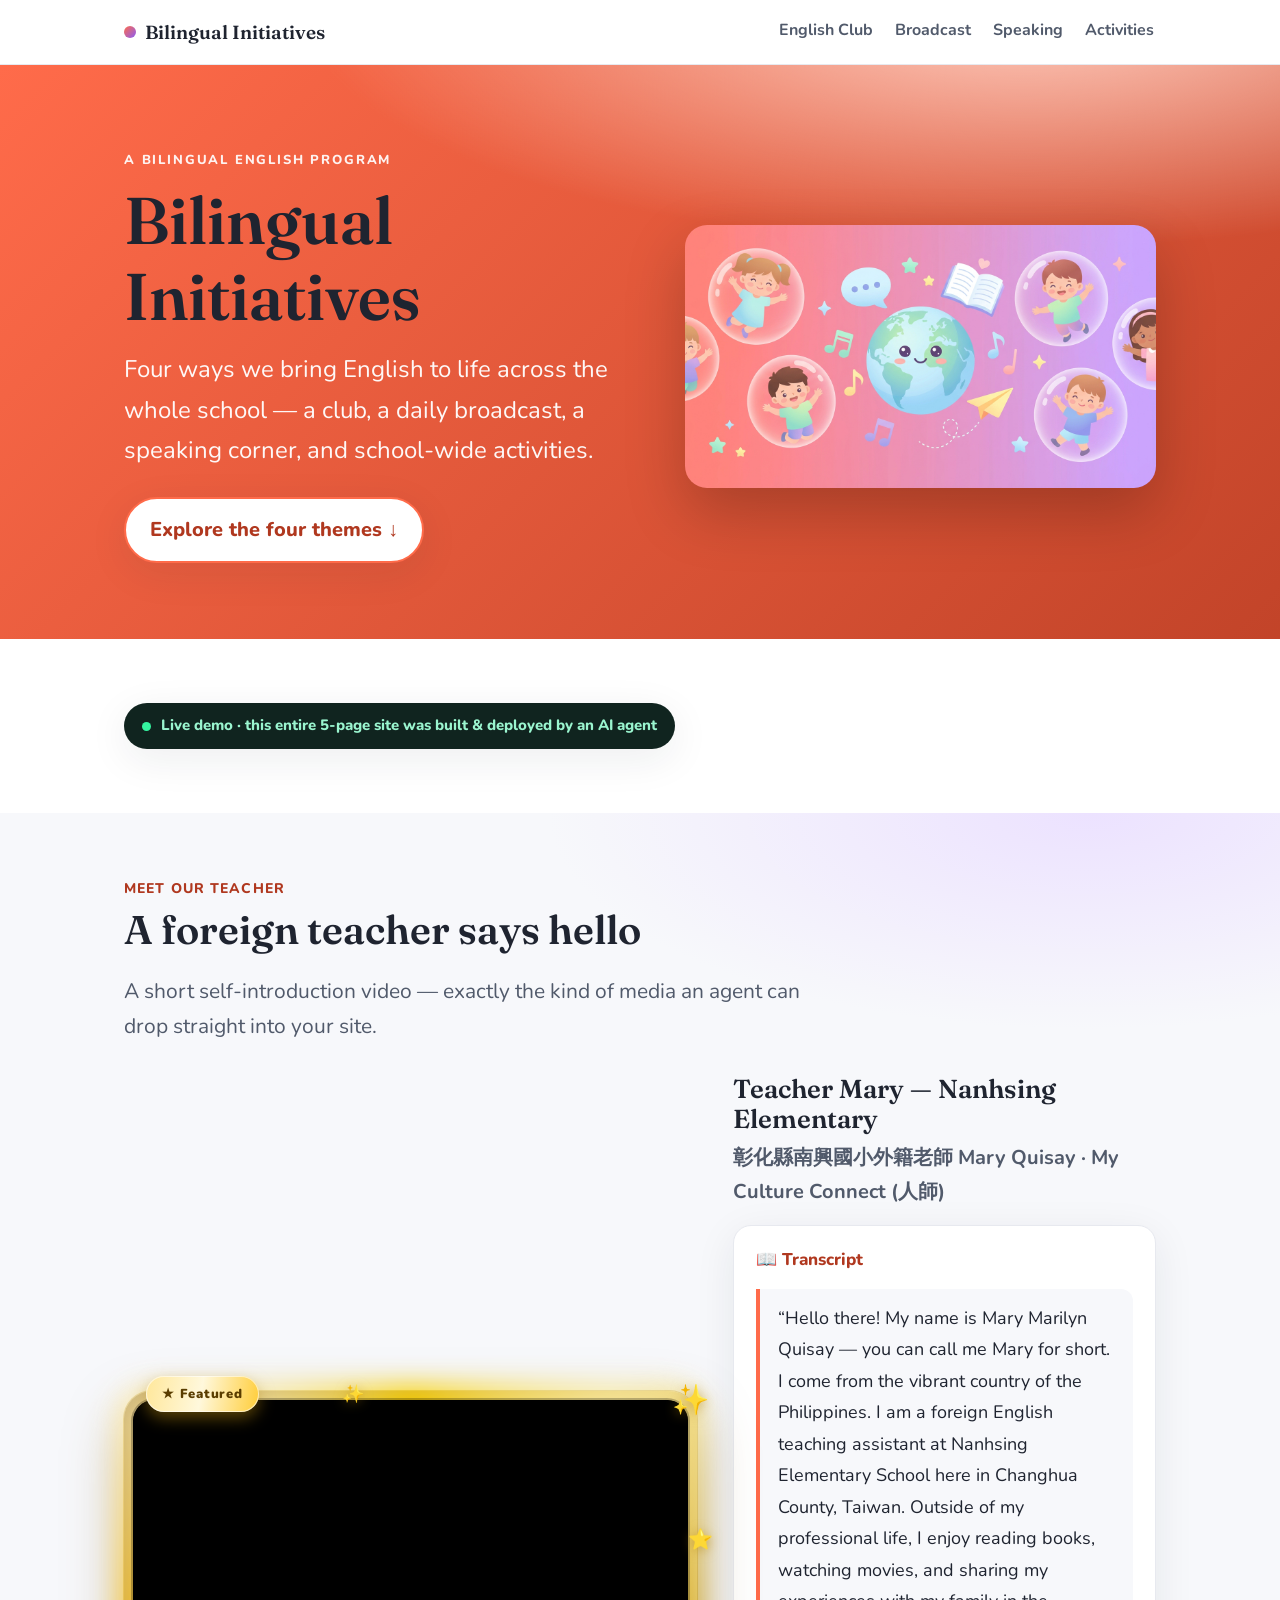
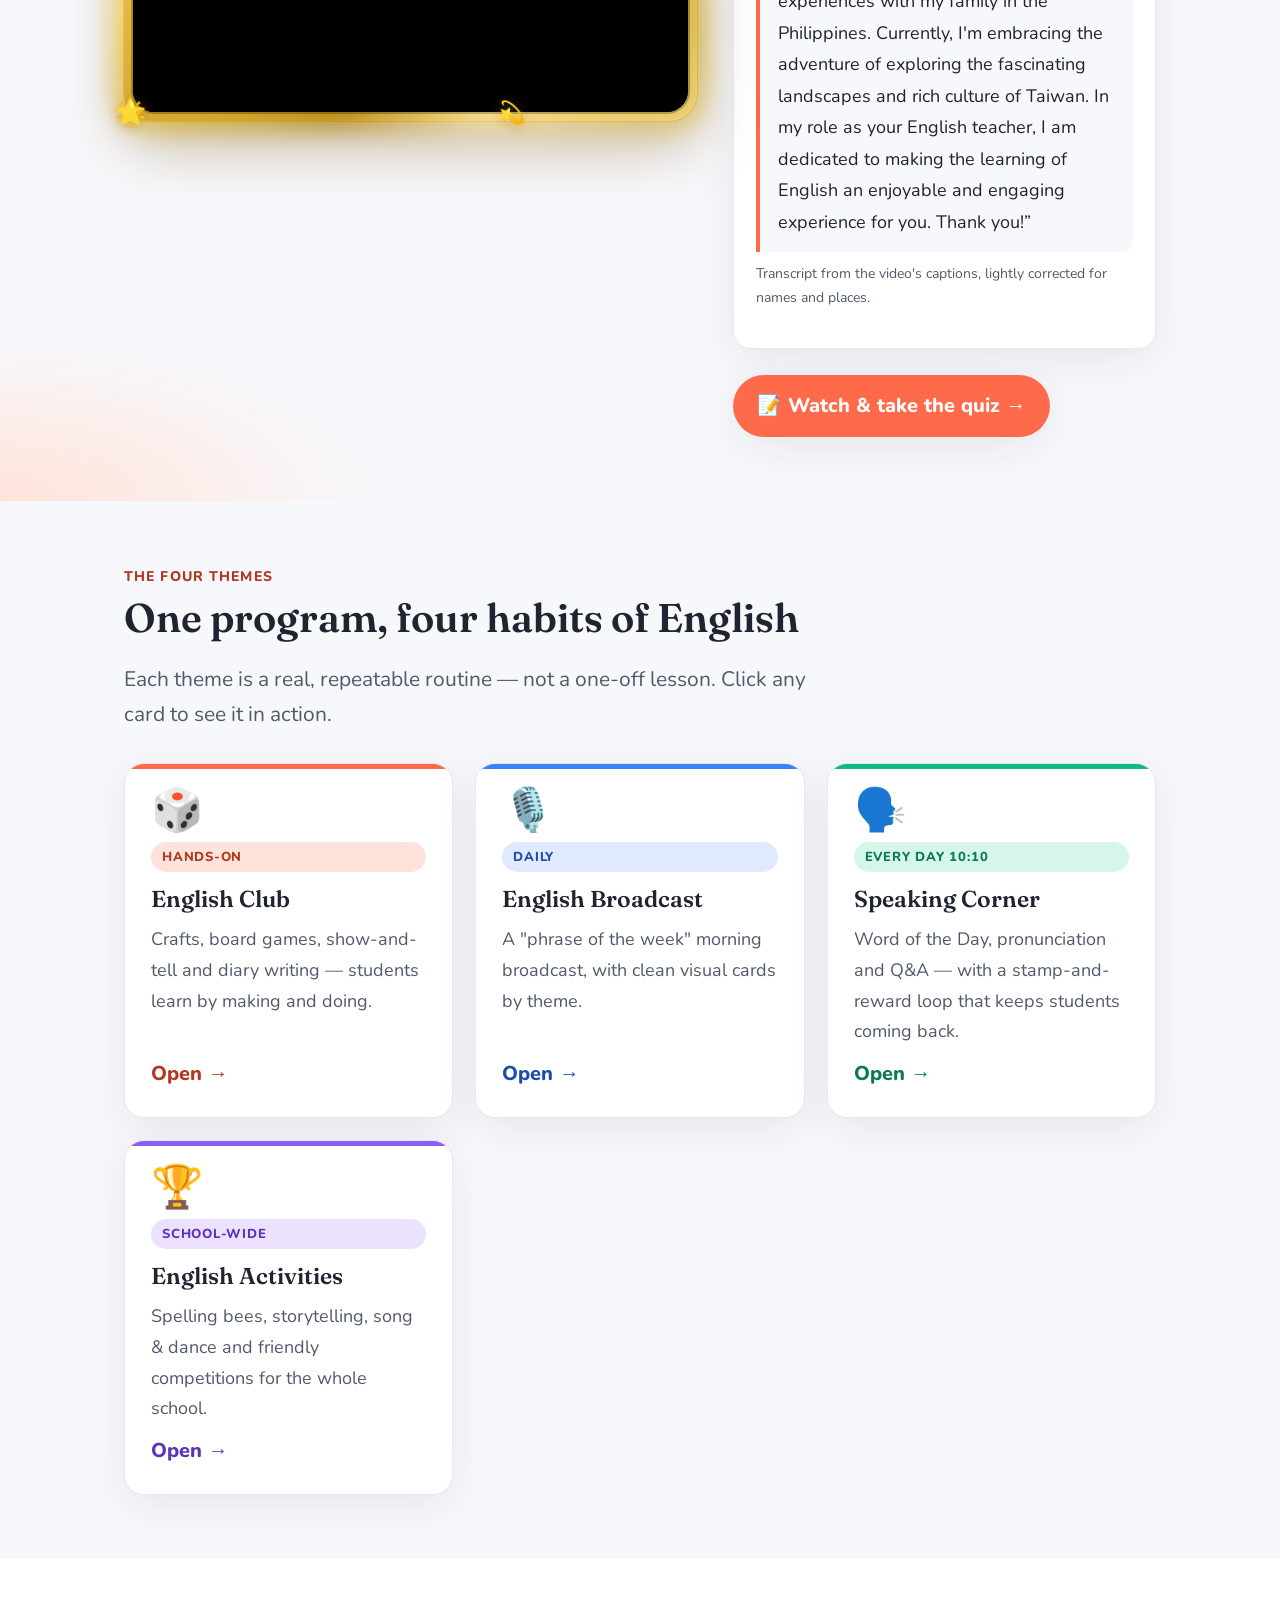
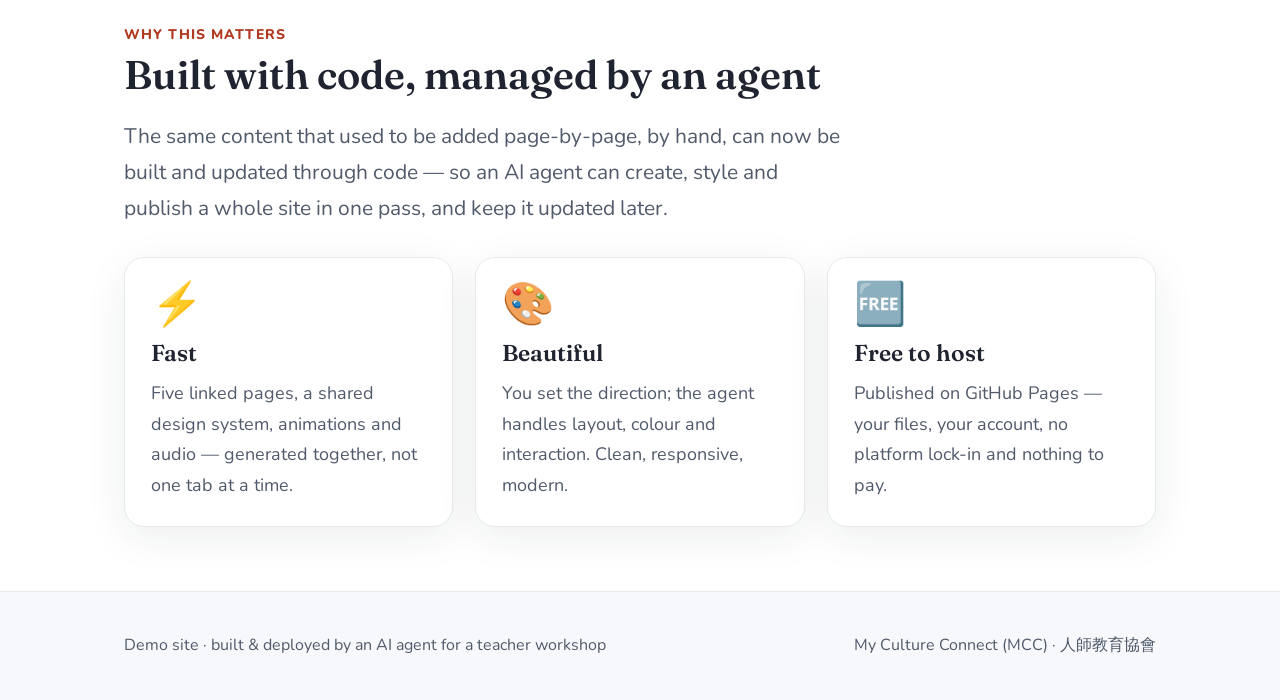
==== commit 8a93cb78: "Add Watch & Quiz page (5 Qs from Mary's transcript) + Apps Script collector Co-Authored-By: Claude O" ====
--- a/index.html
+++ b/index.html
@@ -69,6 +69,7 @@
             <p class="note">Transcript from the video's captions, lightly corrected for names and places.</p>
           </div>
         </details>
+        <div class="cta-row"><a class="btn" href="quiz.html">📝 Watch &amp; take the quiz →</a></div>
       </div>
     </div>
   </div>
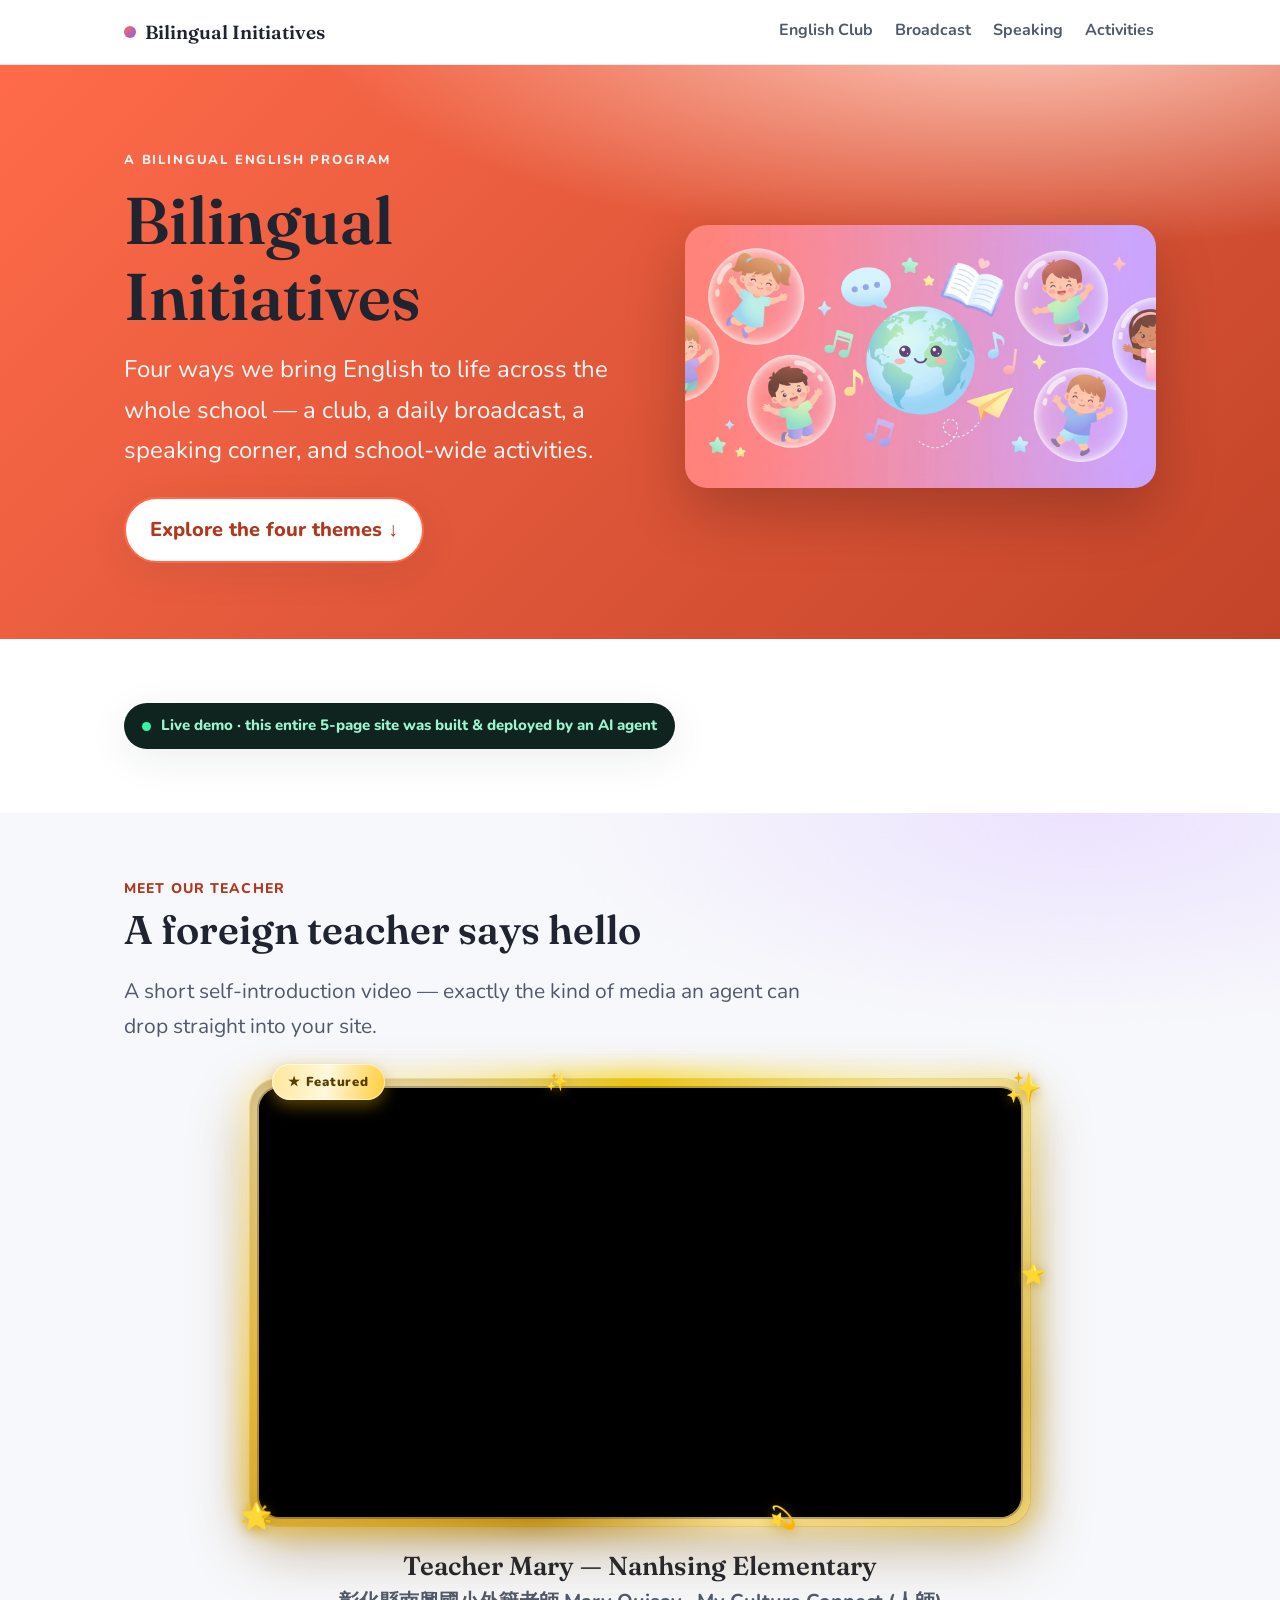
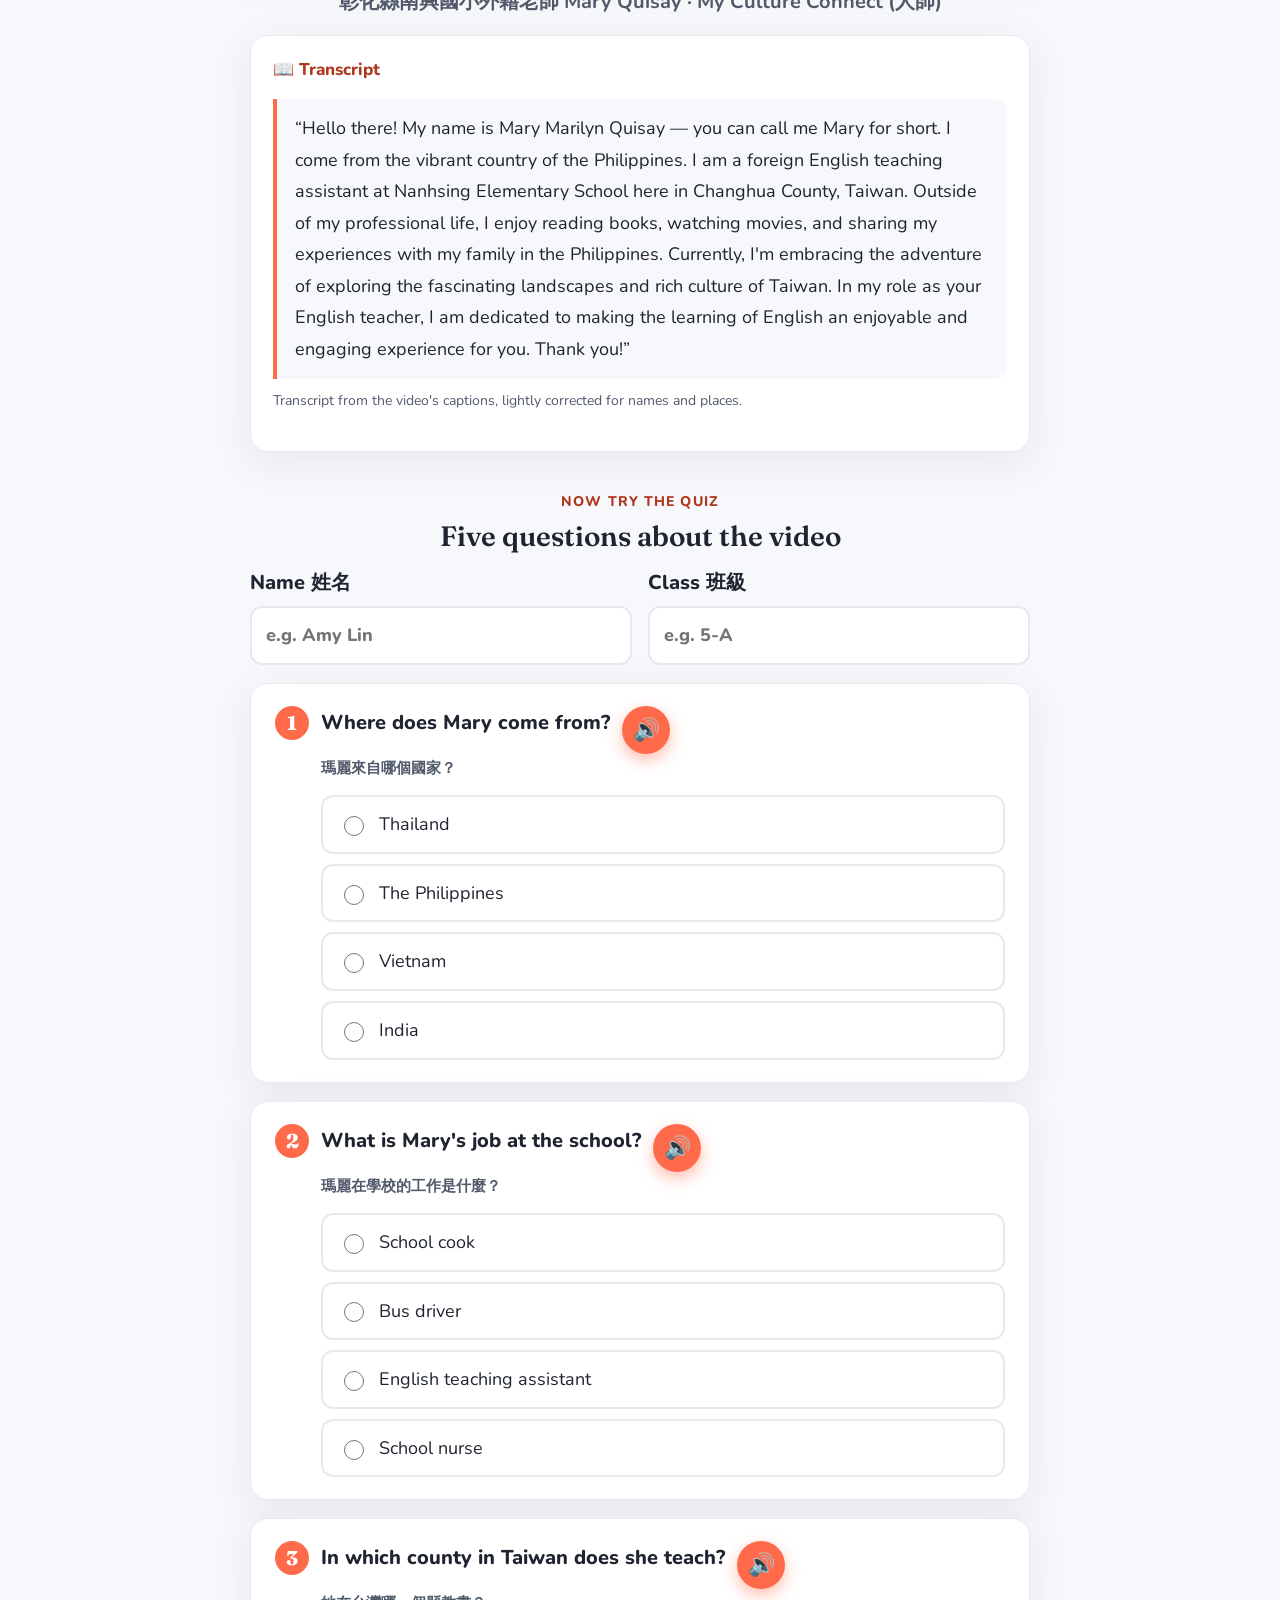
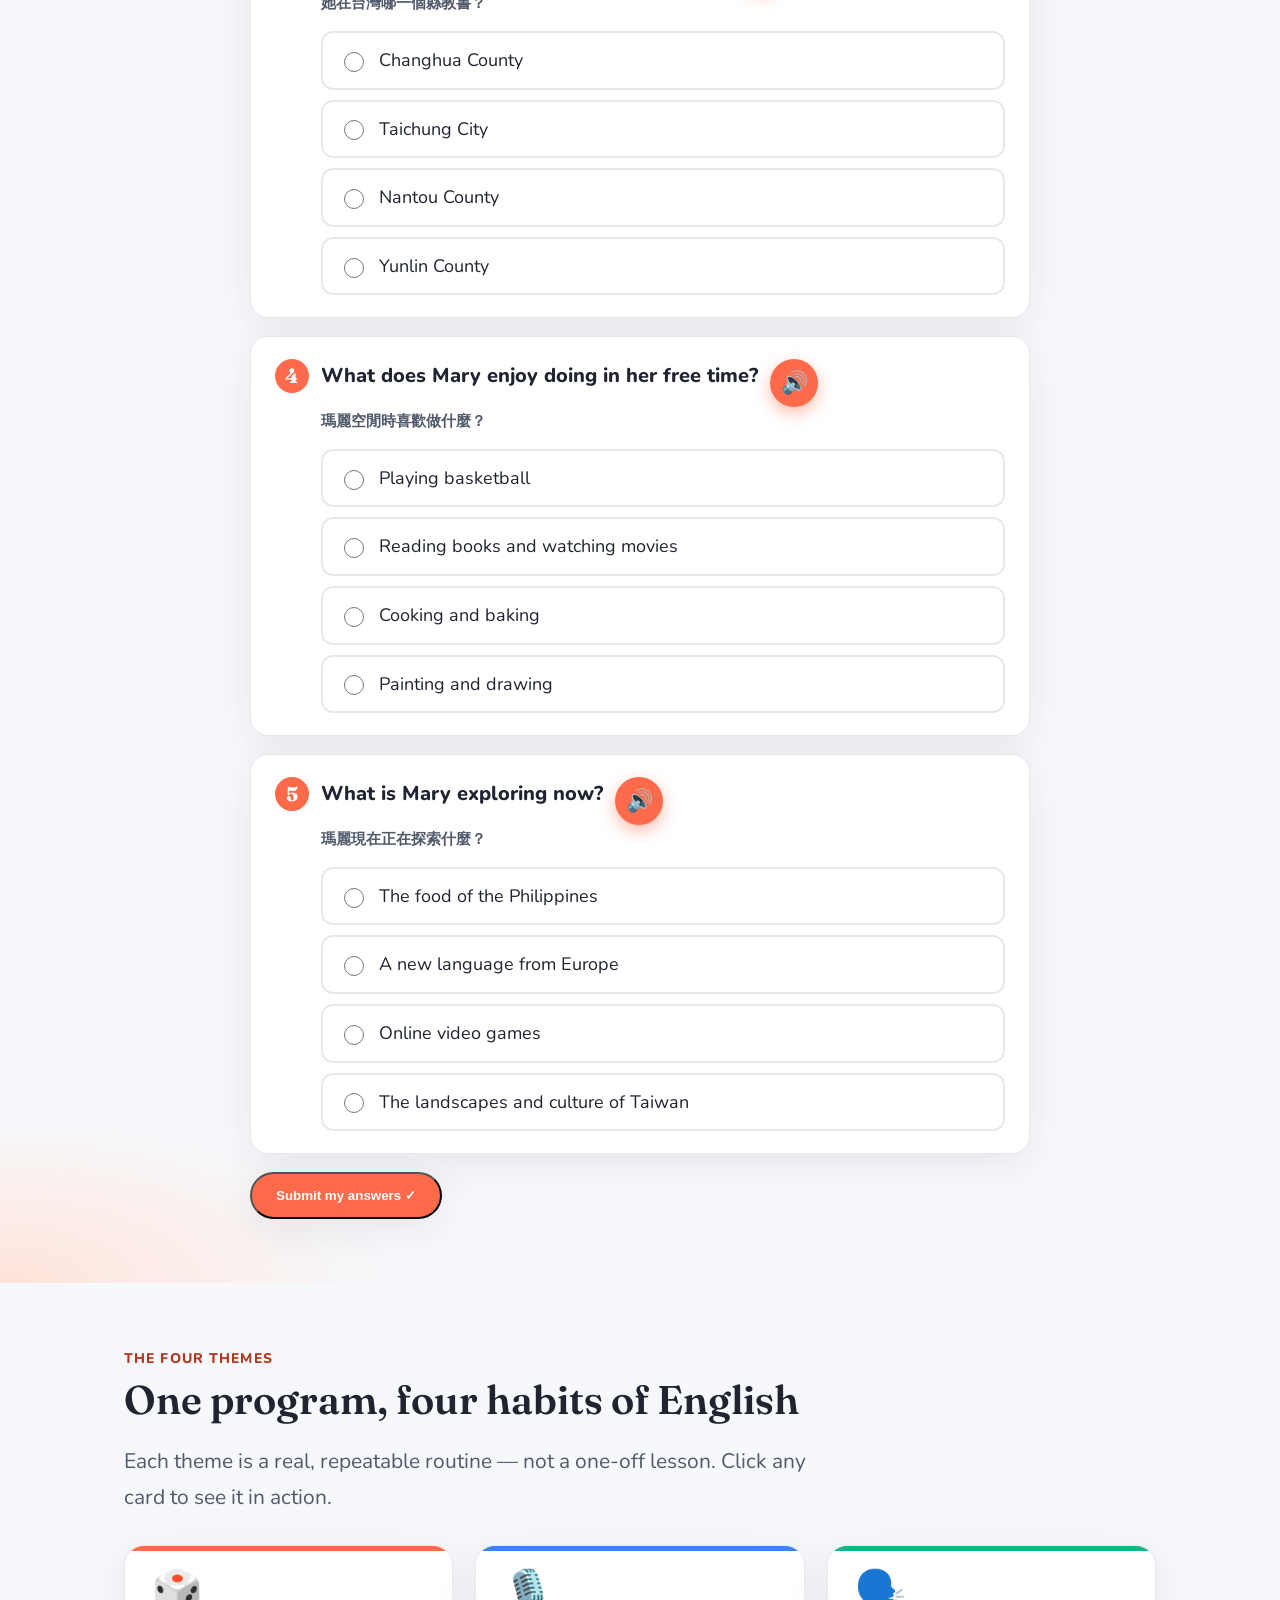
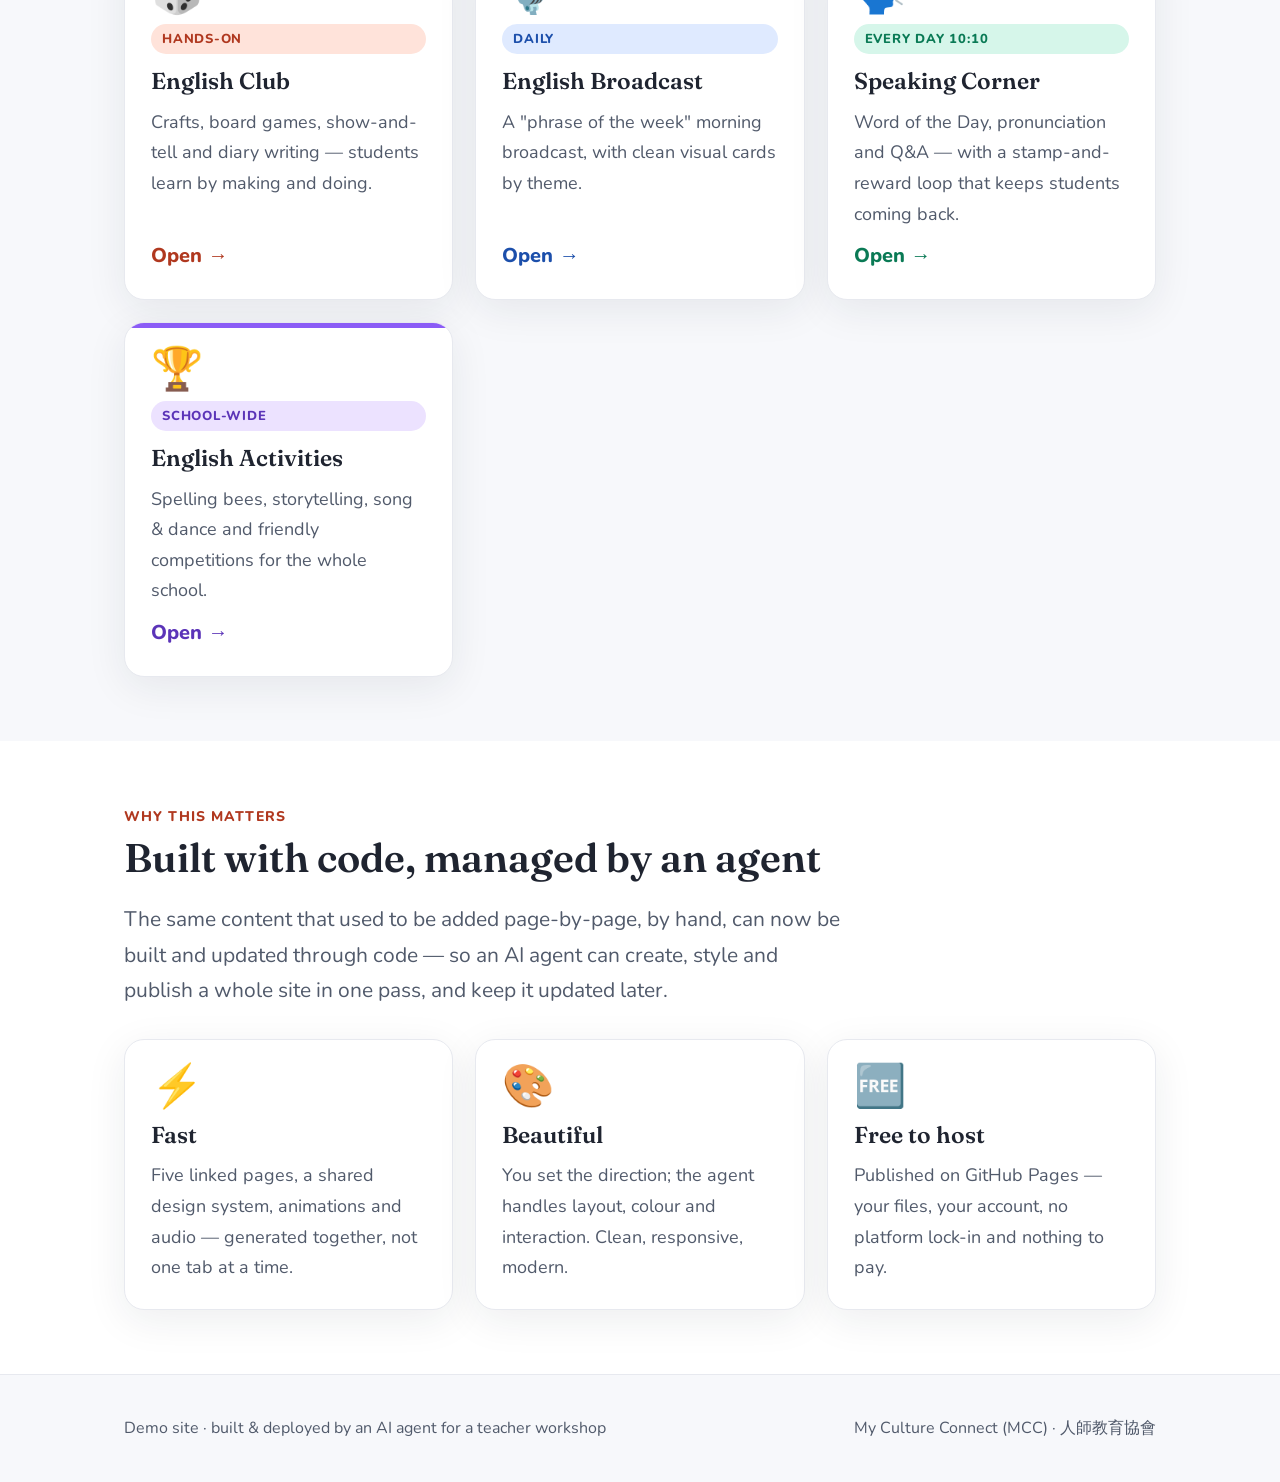
==== commit ecea32c2: "Move quiz inline below the homepage video; shared quiz.js with live endpoint; remove standalone quiz" ====
--- a/index.html
+++ b/index.html
@@ -50,7 +50,7 @@
     <p class="kicker">Meet our teacher</p>
     <h2>A foreign teacher says hello</h2>
     <p class="intro">A short self-introduction video — exactly the kind of media an agent can drop straight into your site.</p>
-    <div class="lay">
+    <div class="v-stack">
       <div class="v-fancy">
         <span class="v-spark s1">✨</span><span class="v-spark s2">🌟</span><span class="v-spark s3">⭐</span><span class="v-spark s4">✨</span><span class="v-spark s5">💫</span>
         <div class="inner">
@@ -59,17 +59,102 @@
           </div>
         </div>
       </div>
-      <div class="v-meta">
-        <h3>Teacher Mary — Nanhsing Elementary</h3>
-        <p class="by">彰化縣南興國小外籍老師 Mary Quisay · My Culture Connect (人師)</p>
-        <details class="v-transcript" open>
-          <summary>Transcript</summary>
-          <div class="body">
-            <blockquote>“Hello there! My name is Mary Marilyn Quisay — you can call me Mary for short. I come from the vibrant country of the Philippines. I am a foreign English teaching assistant at Nanhsing Elementary School here in Changhua County, Taiwan. Outside of my professional life, I enjoy reading books, watching movies, and sharing my experiences with my family in the Philippines. Currently, I'm embracing the adventure of exploring the fascinating landscapes and rich culture of Taiwan. In my role as your English teacher, I am dedicated to making the learning of English an enjoyable and engaging experience for you. Thank you!”</blockquote>
-            <p class="note">Transcript from the video's captions, lightly corrected for names and places.</p>
-          </div>
-        </details>
-        <div class="cta-row"><a class="btn" href="quiz.html">📝 Watch &amp; take the quiz →</a></div>
+      <h3 class="v-title">Teacher Mary — Nanhsing Elementary</h3>
+      <p class="by">彰化縣南興國小外籍老師 Mary Quisay · My Culture Connect (人師)</p>
+      <details class="v-transcript" open>
+        <summary>Transcript</summary>
+        <div class="body">
+          <blockquote>“Hello there! My name is Mary Marilyn Quisay — you can call me Mary for short. I come from the vibrant country of the Philippines. I am a foreign English teaching assistant at Nanhsing Elementary School here in Changhua County, Taiwan. Outside of my professional life, I enjoy reading books, watching movies, and sharing my experiences with my family in the Philippines. Currently, I'm embracing the adventure of exploring the fascinating landscapes and rich culture of Taiwan. In my role as your English teacher, I am dedicated to making the learning of English an enjoyable and engaging experience for you. Thank you!”</blockquote>
+          <p class="note">Transcript from the video's captions, lightly corrected for names and places.</p>
+        </div>
+      </details>
+
+      <!-- ===== Quiz (inline, below the video) ===== -->
+      <div class="quiz-head">
+        <p class="kicker">Now try the quiz</p>
+        <h3 style="font-size:28px;margin:4px 0 0">Five questions about the video</h3>
+      </div>
+      <form id="quizForm">
+        <div class="ident">
+          <label>Name 姓名<input type="text" id="stuName" required autocomplete="off" placeholder="e.g. Amy Lin"></label>
+          <label>Class 班級<input type="text" id="stuClass" required autocomplete="off" placeholder="e.g. 5-A"></label>
+        </div>
+
+        <div class="q" data-answer="b">
+          <div class="qhead"><span class="qnum">1</span><span class="qtext">Where does Mary come from?</span>
+            <button type="button" class="speak" data-say="Where does Mary come from?" aria-label="play">🔊</button></div>
+          <div class="zh">瑪麗來自哪個國家？</div>
+          <ul class="opts">
+            <li><label><input type="radio" name="q1" value="a"> Thailand</label></li>
+            <li><label><input type="radio" name="q1" value="b"> The Philippines</label></li>
+            <li><label><input type="radio" name="q1" value="c"> Vietnam</label></li>
+            <li><label><input type="radio" name="q1" value="d"> India</label></li>
+          </ul>
+          <p class="explain">✅ The Philippines.（她來自菲律賓。）</p>
+        </div>
+
+        <div class="q" data-answer="c">
+          <div class="qhead"><span class="qnum">2</span><span class="qtext">What is Mary's job at the school?</span>
+            <button type="button" class="speak" data-say="What is Mary's job at the school?" aria-label="play">🔊</button></div>
+          <div class="zh">瑪麗在學校的工作是什麼？</div>
+          <ul class="opts">
+            <li><label><input type="radio" name="q2" value="a"> School cook</label></li>
+            <li><label><input type="radio" name="q2" value="b"> Bus driver</label></li>
+            <li><label><input type="radio" name="q2" value="c"> English teaching assistant</label></li>
+            <li><label><input type="radio" name="q2" value="d"> School nurse</label></li>
+          </ul>
+          <p class="explain">✅ A foreign English teaching assistant.（她是外籍英語教學助理。）</p>
+        </div>
+
+        <div class="q" data-answer="a">
+          <div class="qhead"><span class="qnum">3</span><span class="qtext">In which county in Taiwan does she teach?</span>
+            <button type="button" class="speak" data-say="In which county in Taiwan does she teach?" aria-label="play">🔊</button></div>
+          <div class="zh">她在台灣哪一個縣教書？</div>
+          <ul class="opts">
+            <li><label><input type="radio" name="q3" value="a"> Changhua County</label></li>
+            <li><label><input type="radio" name="q3" value="b"> Taichung City</label></li>
+            <li><label><input type="radio" name="q3" value="c"> Nantou County</label></li>
+            <li><label><input type="radio" name="q3" value="d"> Yunlin County</label></li>
+          </ul>
+          <p class="explain">✅ Changhua County.（彰化縣 — 南興國小 Nanhsing Elementary School。）</p>
+        </div>
+
+        <div class="q" data-answer="b">
+          <div class="qhead"><span class="qnum">4</span><span class="qtext">What does Mary enjoy doing in her free time?</span>
+            <button type="button" class="speak" data-say="What does Mary enjoy doing in her free time?" aria-label="play">🔊</button></div>
+          <div class="zh">瑪麗空閒時喜歡做什麼？</div>
+          <ul class="opts">
+            <li><label><input type="radio" name="q4" value="a"> Playing basketball</label></li>
+            <li><label><input type="radio" name="q4" value="b"> Reading books and watching movies</label></li>
+            <li><label><input type="radio" name="q4" value="c"> Cooking and baking</label></li>
+            <li><label><input type="radio" name="q4" value="d"> Painting and drawing</label></li>
+          </ul>
+          <p class="explain">✅ Reading books and watching movies.（她喜歡看書和看電影。）</p>
+        </div>
+
+        <div class="q" data-answer="d">
+          <div class="qhead"><span class="qnum">5</span><span class="qtext">What is Mary exploring now?</span>
+            <button type="button" class="speak" data-say="What is Mary exploring now?" aria-label="play">🔊</button></div>
+          <div class="zh">瑪麗現在正在探索什麼？</div>
+          <ul class="opts">
+            <li><label><input type="radio" name="q5" value="a"> The food of the Philippines</label></li>
+            <li><label><input type="radio" name="q5" value="b"> A new language from Europe</label></li>
+            <li><label><input type="radio" name="q5" value="c"> Online video games</label></li>
+            <li><label><input type="radio" name="q5" value="d"> The landscapes and culture of Taiwan</label></li>
+          </ul>
+          <p class="explain">✅ The fascinating landscapes and rich culture of Taiwan.（台灣的風景與文化。）</p>
+        </div>
+
+        <div class="submit-row">
+          <button type="submit" class="btn" id="submitBtn">Submit my answers ✓</button>
+          <span class="msg" id="msg"></span>
+        </div>
+      </form>
+
+      <div class="result" id="result">
+        <div class="score" id="scoreText"></div>
+        <p id="resultMsg" style="font-size:18px;margin:6px 0 0"></p>
+        <p class="msg" id="saveMsg"></p>
       </div>
     </div>
   </div>
@@ -135,5 +220,6 @@
 
 <script src="assets/js/speak.js"></script>
 <script src="assets/js/motion.js"></script>
+<script src="assets/js/quiz.js"></script>
 </body>
 </html>
--- a/assets/css/style.css
+++ b/assets/css/style.css
@@ -169,6 +169,38 @@
   .v-fancy, .v-fancy::before, .v-fancy::after, .v-fancy .inner, .v-spark { animation:none; }
 }
 
+/* stacked featured layout (video on top, transcript + quiz below) */
+.v-stack { max-width:780px; margin:34px auto 0; }
+.v-stack .v-title { font-size:26px; margin:26px 0 4px; text-align:center; }
+.v-stack .by { color:var(--ink-soft); font-weight:700; margin:0 0 16px; text-align:center; }
+
+/* ---------- inline quiz ---------- */
+.quiz-head { text-align:center; margin:38px 0 0; }
+.ident { display:flex; gap:16px; flex-wrap:wrap; margin-top:14px; }
+.ident label { flex:1; min-width:220px; display:flex; flex-direction:column; gap:6px; font-weight:800; color:var(--ink); }
+.ident input { font:inherit; font-size:18px; padding:12px 14px; border:2px solid var(--line); border-radius:12px; }
+.ident input:focus { outline:none; border-color:var(--accent); }
+.q { background:#fff; border:1px solid var(--line); border-radius:18px; box-shadow:var(--shadow); padding:22px 24px; margin:18px 0; }
+.q .qhead { display:flex; align-items:flex-start; gap:12px; }
+.q .qnum { flex:none; width:34px; height:34px; border-radius:50%; background:var(--accent); color:#fff; font-weight:800; display:grid; place-items:center; font-family:var(--font-head); }
+.q .qtext { font-size:20px; font-weight:800; }
+.q .zh { color:var(--ink-soft); font-size:15px; font-weight:600; margin:2px 0 0 46px; }
+.opts { list-style:none; padding:0; margin:14px 0 0 46px; display:grid; gap:10px; }
+.opts li { margin:0; }
+.opts label { display:flex; align-items:center; gap:12px; padding:12px 16px; border:2px solid var(--line); border-radius:12px; cursor:pointer; font-size:18px; transition:.12s; }
+.opts label:hover { border-color:var(--accent-2); background:var(--bg-soft); }
+.opts input { width:20px; height:20px; accent-color:var(--accent); }
+.opts label.correct { border-color:#10b981; background:#eafaf3; }
+.opts label.wrong { border-color:#ef4444; background:#fdeaea; }
+.explain { margin:12px 0 0 46px; font-size:16px; color:var(--ink-soft); display:none; }
+.explain.show { display:block; }
+.submit-row { display:flex; gap:14px; align-items:center; flex-wrap:wrap; margin-top:8px; }
+.result { display:none; margin-top:20px; padding:22px 24px; border-radius:18px; background:linear-gradient(135deg,var(--accent-2),#fff); border:1px solid var(--line); box-shadow:var(--shadow); }
+.result.show { display:block; }
+.result .score { font-family:var(--font-head); font-size:34px; }
+.msg { font-size:15px; margin-top:6px; }
+.msg.err { color:#b91c1c; }
+
 .v-meta h3 { font-size:26px; margin:0 0 6px; }
 .v-meta .by { color:var(--ink-soft); font-weight:700; margin:0 0 16px; }
 .v-transcript { background:#fff; border:1px solid var(--line); border-radius:18px; box-shadow:var(--shadow); padding:6px 22px; }
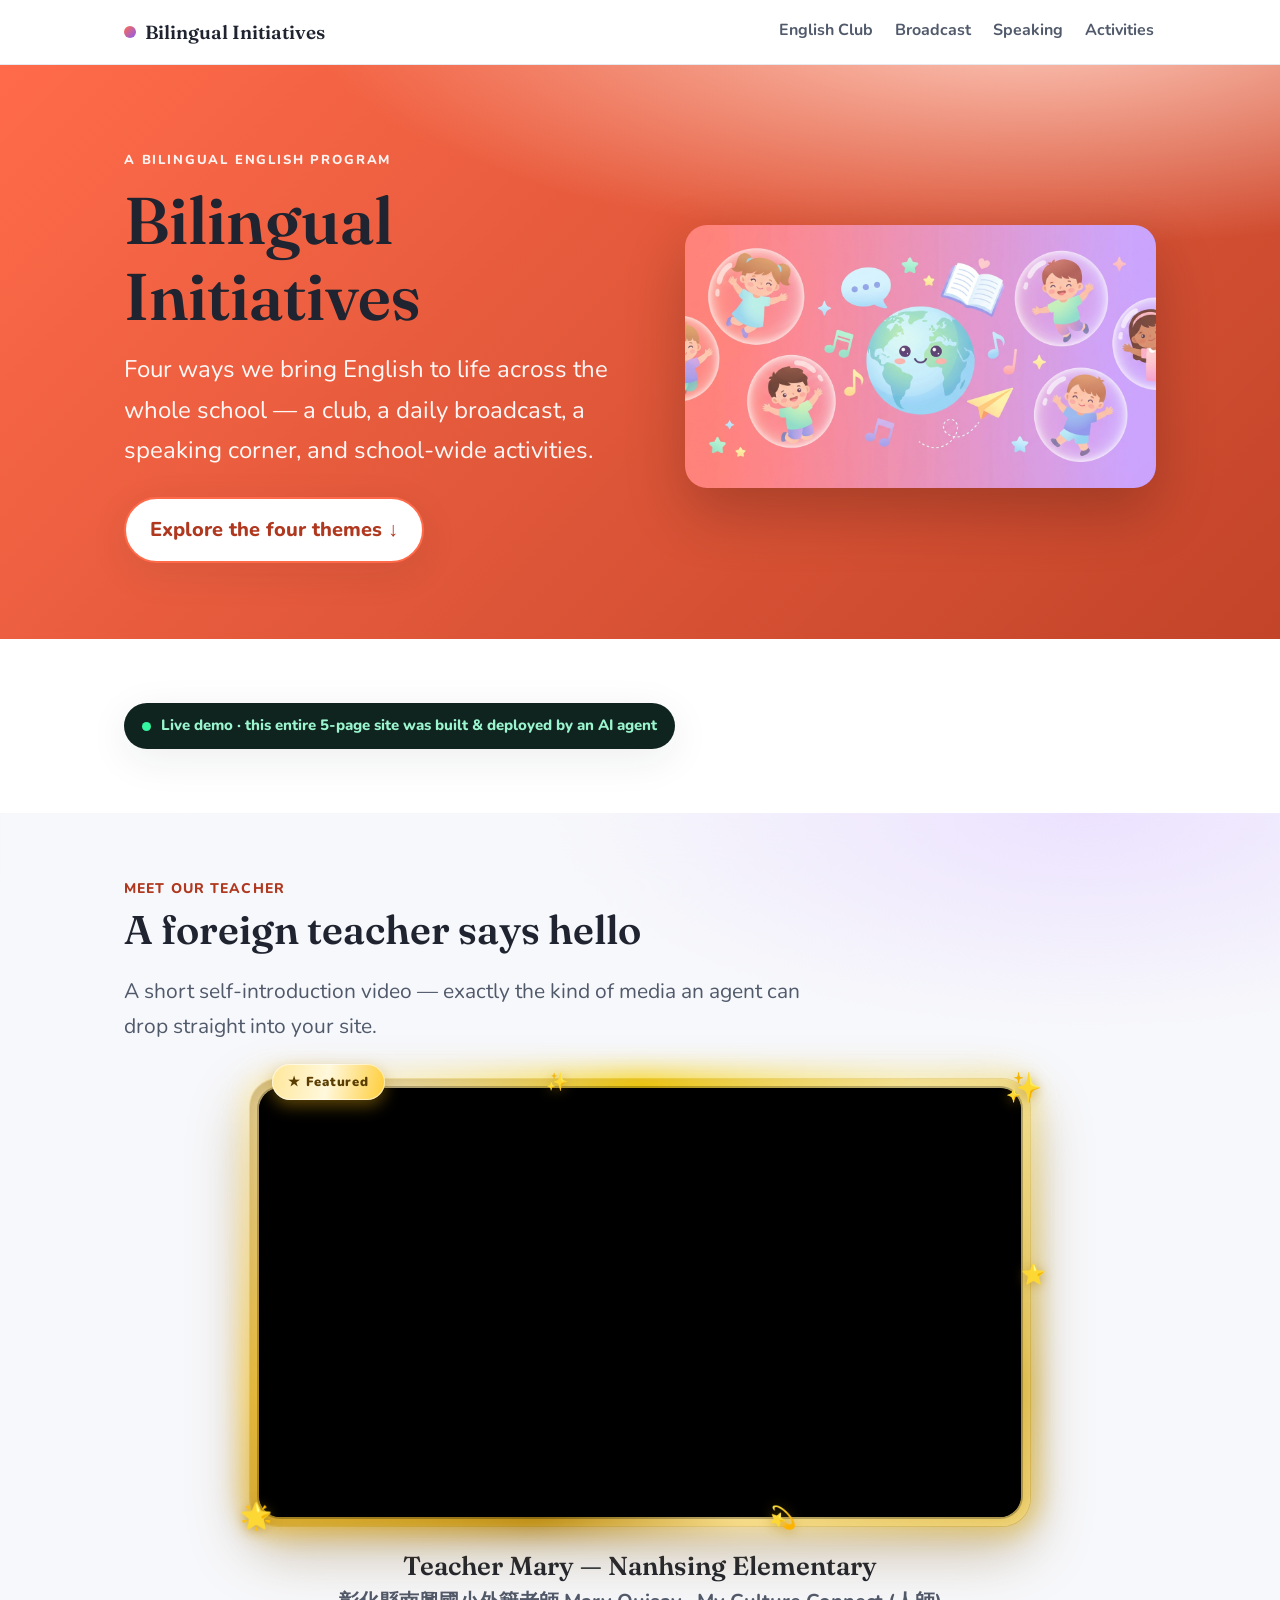
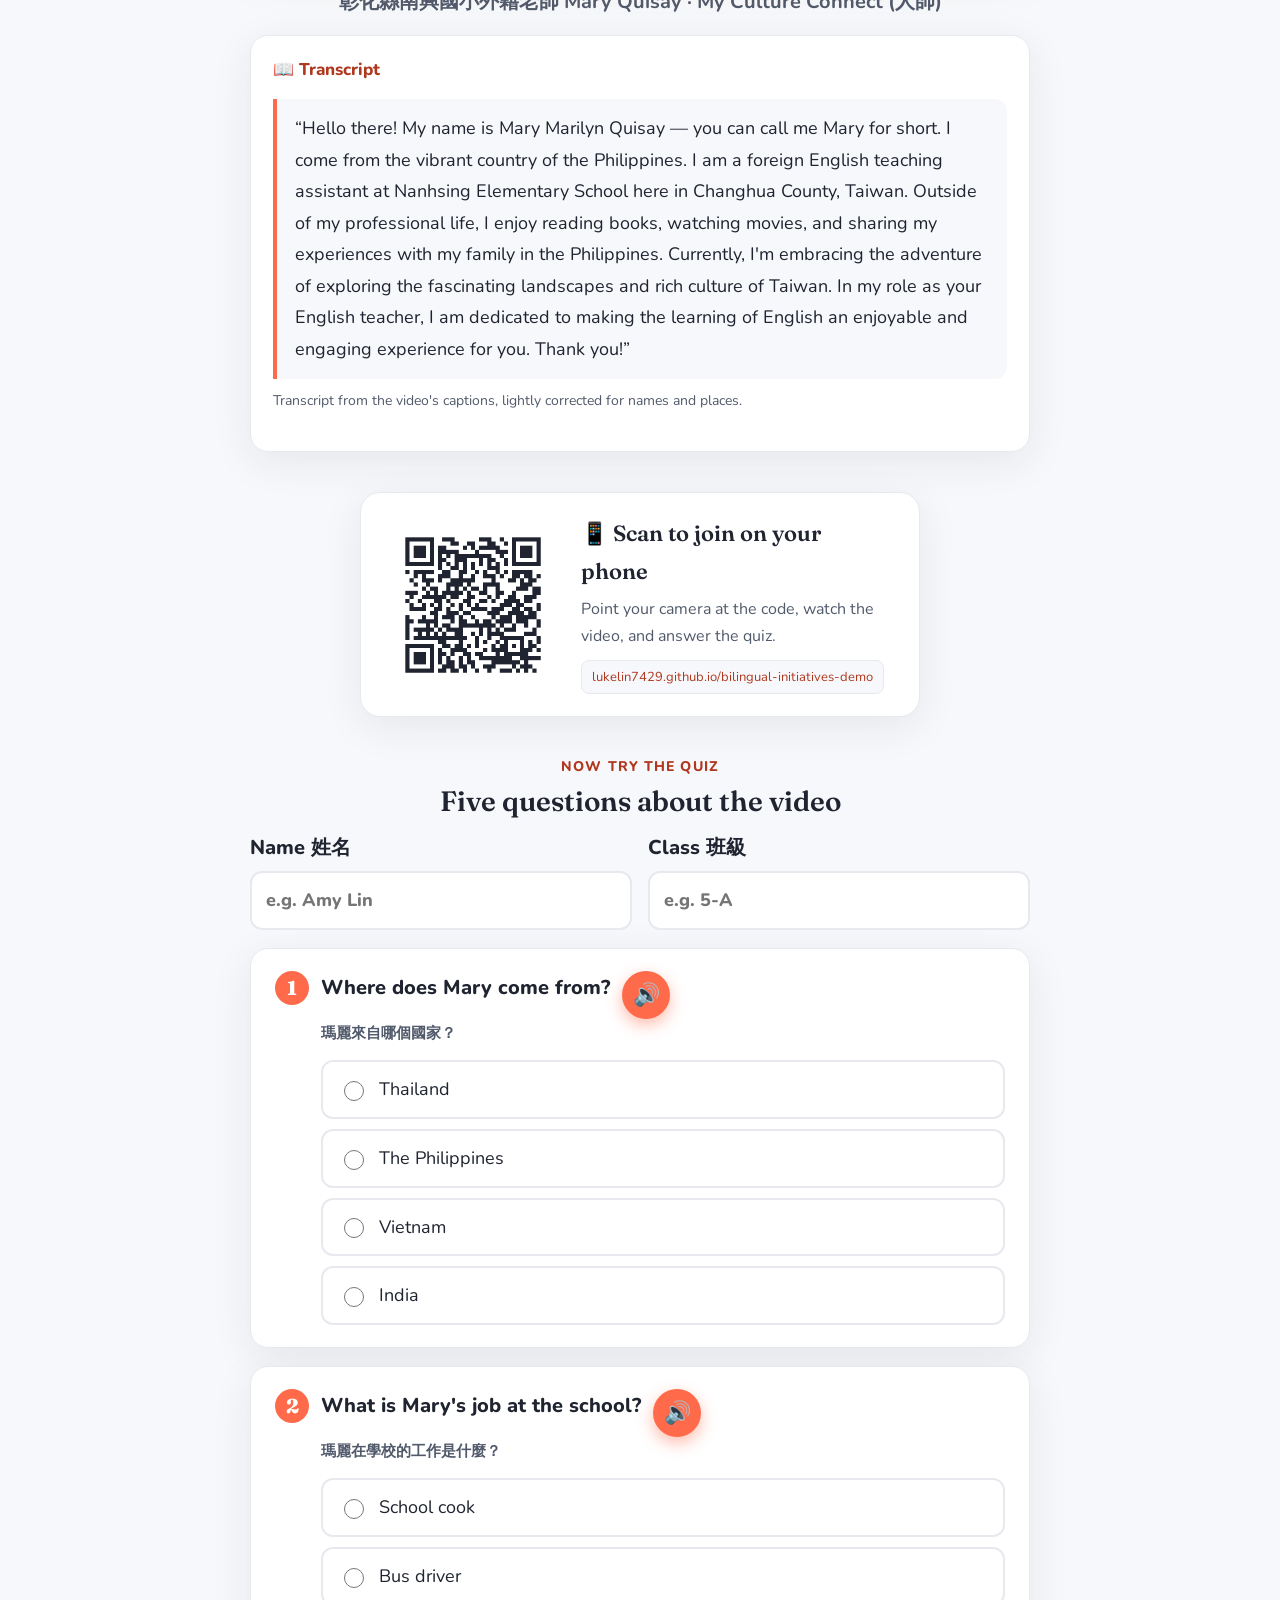
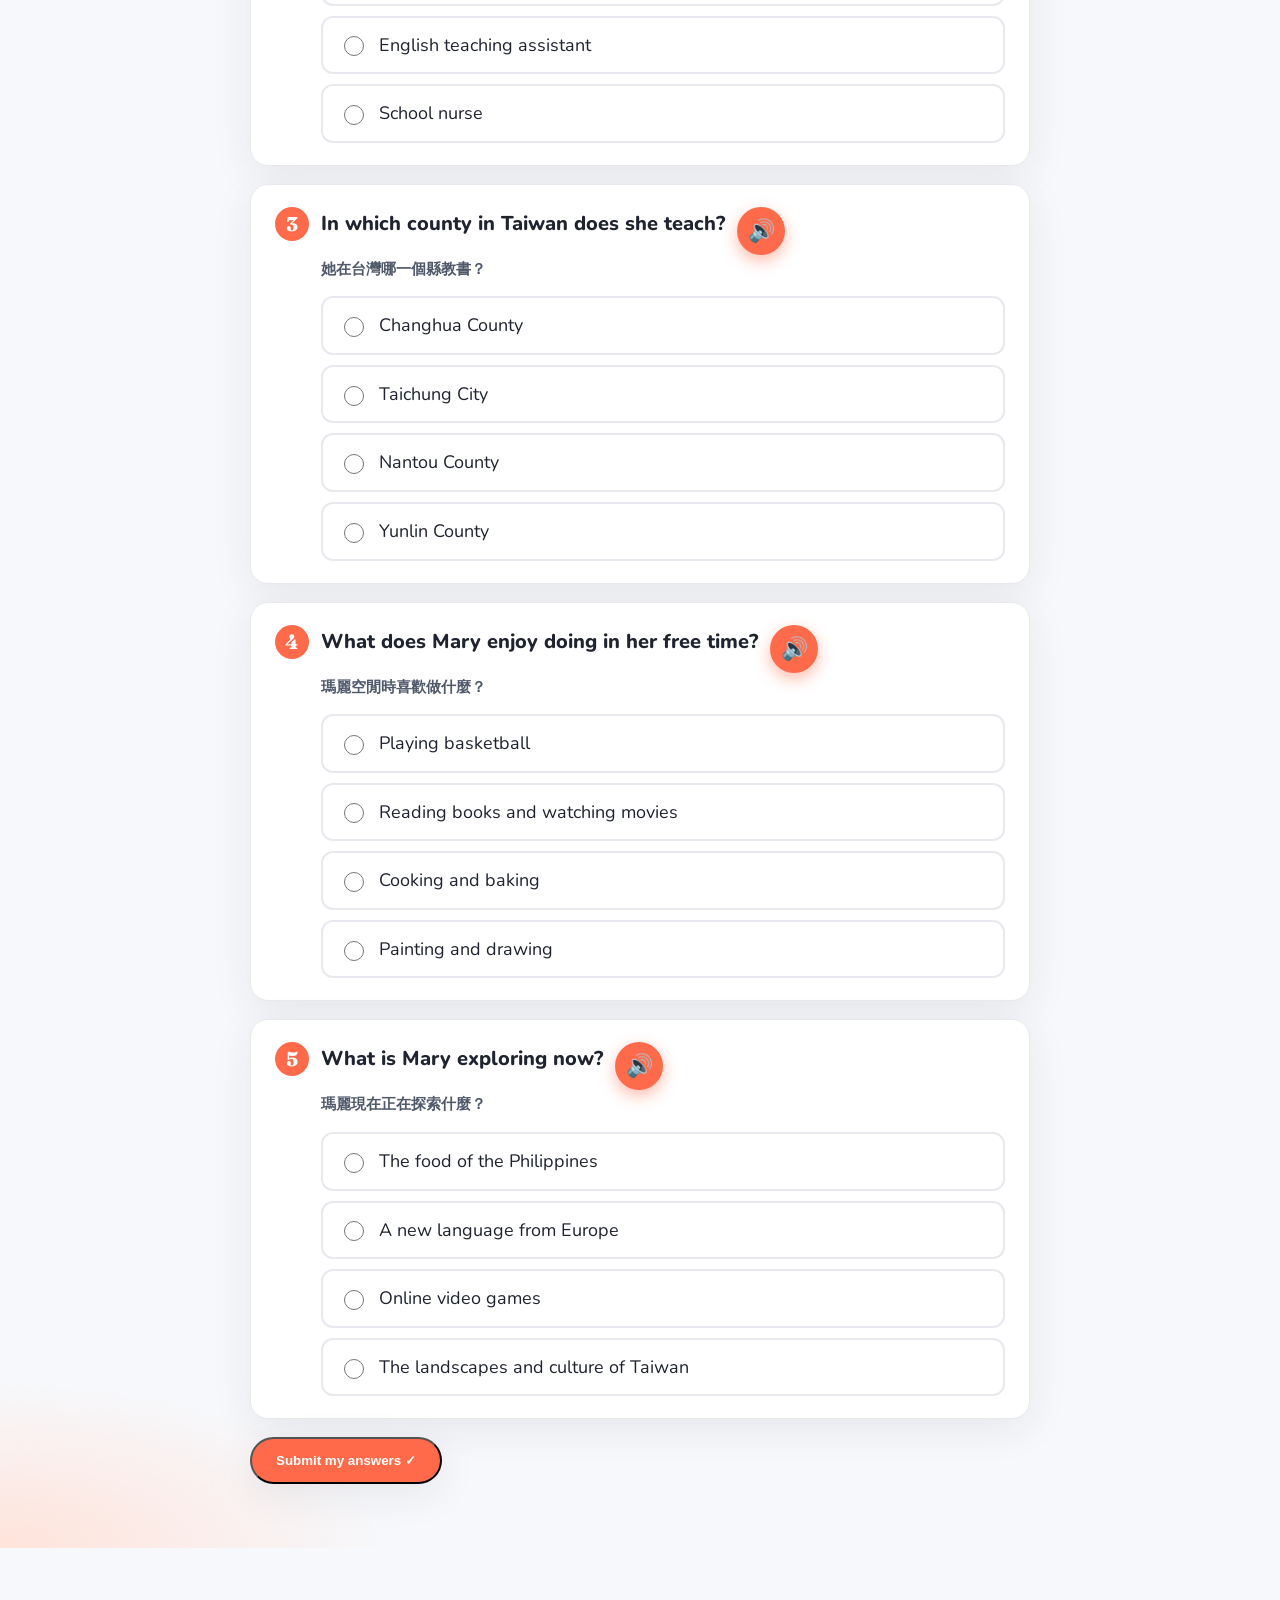
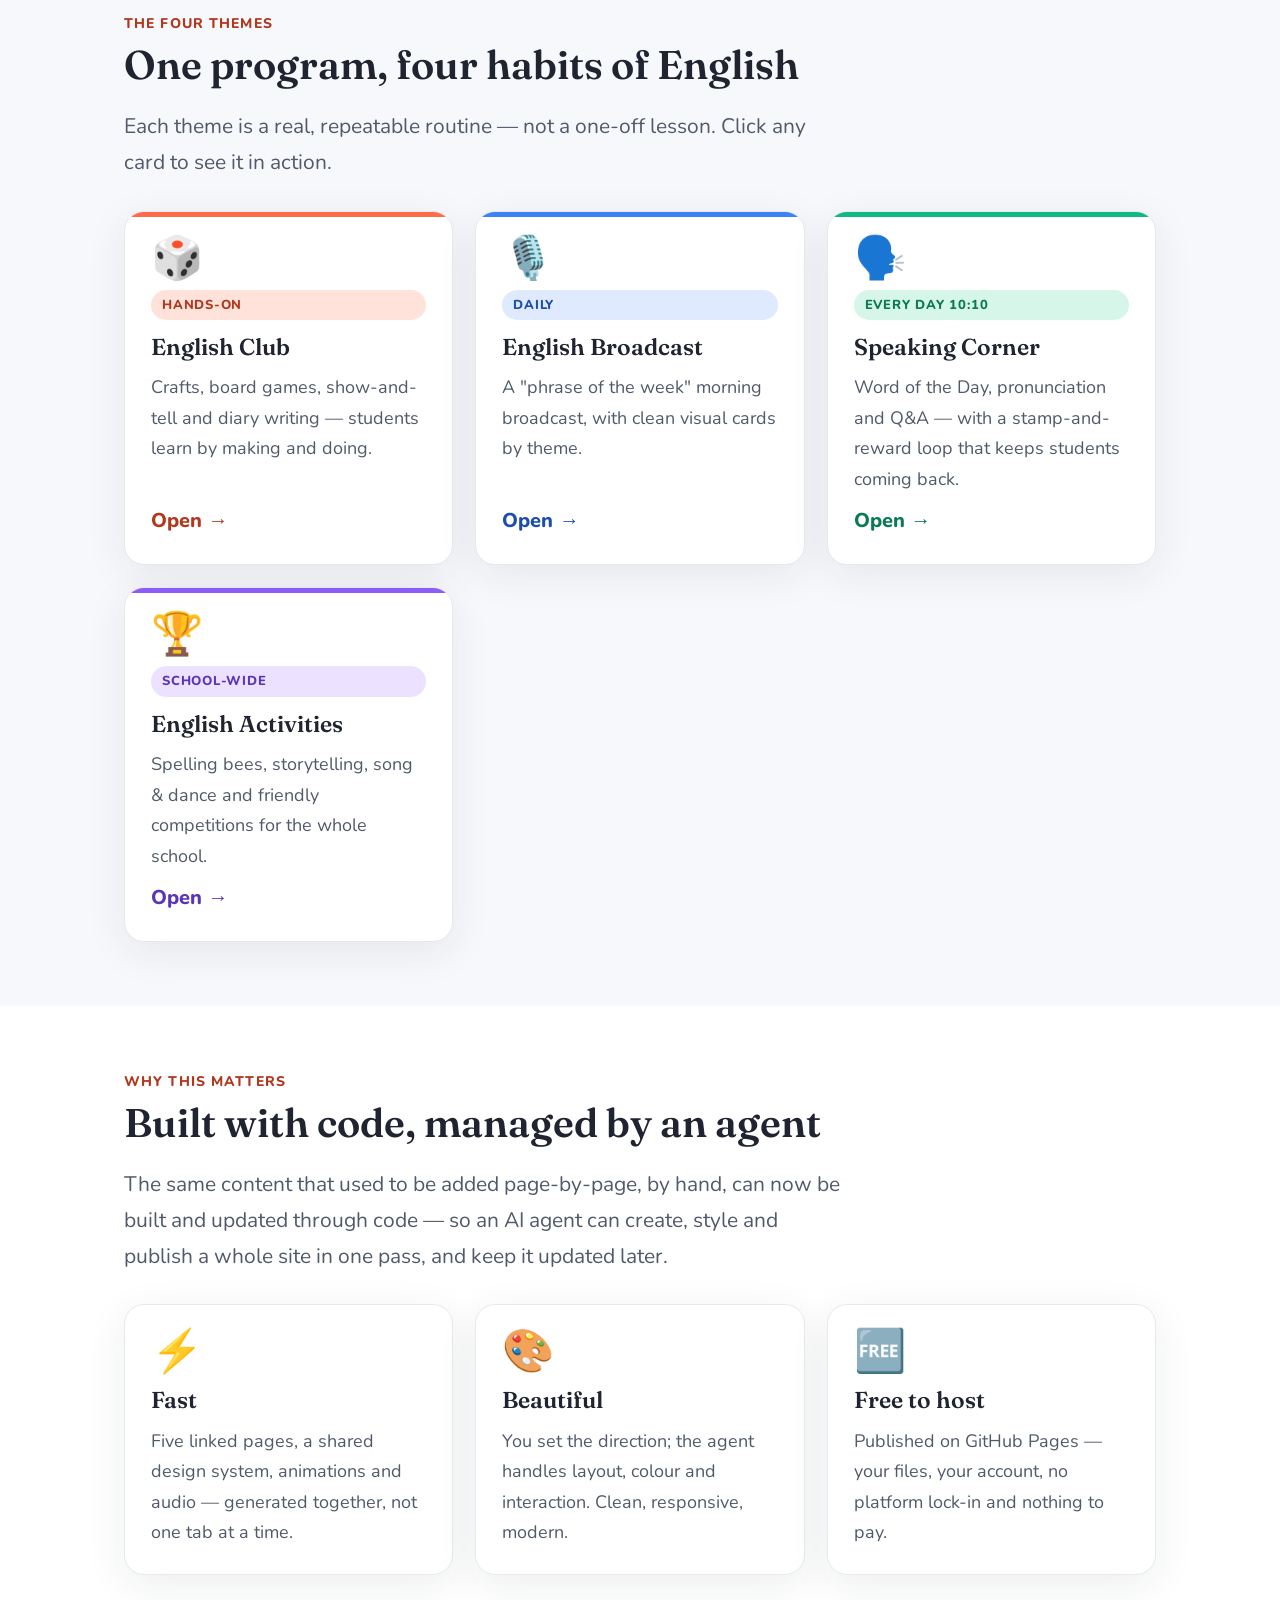
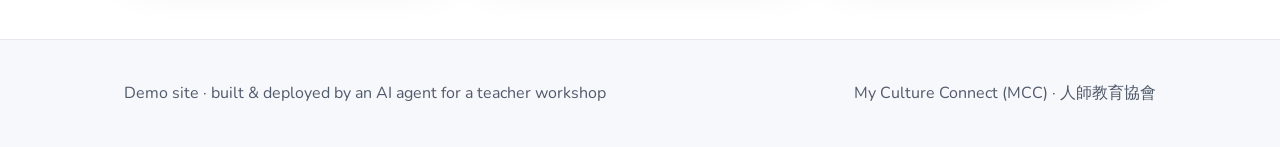
==== commit 8ce67b89: "Add scan-to-open QR code card above the quiz Co-Authored-By: Claude Opus 4.8 <noreply@anthropic.com>" ====
--- a/index.html
+++ b/index.html
@@ -69,6 +69,16 @@
         </div>
       </details>
 
+      <!-- ===== Scan-to-open QR ===== -->
+      <div class="qr-card">
+        <img src="assets/img/qr-quiz.png" alt="QR code to open this page on your phone" width="168" height="168">
+        <div class="qr-txt">
+          <span class="big">📱 Scan to join on your phone</span>
+          <p>Point your camera at the code, watch the video, and answer the quiz.</p>
+          <span class="qr-url">lukelin7429.github.io/bilingual-initiatives-demo</span>
+        </div>
+      </div>
+
       <!-- ===== Quiz (inline, below the video) ===== -->
       <div class="quiz-head">
         <p class="kicker">Now try the quiz</p>
--- a/assets/css/style.css
+++ b/assets/css/style.css
@@ -173,6 +173,18 @@
 .v-stack { max-width:780px; margin:34px auto 0; }
 .v-stack .v-title { font-size:26px; margin:26px 0 4px; text-align:center; }
 .v-stack .by { color:var(--ink-soft); font-weight:700; margin:0 0 16px; text-align:center; }
+
+/* ---------- QR card ---------- */
+.qr-card { display:flex; gap:24px; align-items:center; justify-content:center; flex-wrap:wrap;
+  background:#fff; border:1px solid var(--line); border-radius:20px; box-shadow:var(--shadow);
+  padding:22px 28px; max-width:560px; margin:40px auto 0; }
+.qr-card img { width:168px; height:168px; border-radius:12px; flex:none; }
+.qr-card .qr-txt { text-align:left; min-width:200px; flex:1; }
+.qr-card .qr-txt .big { font-family:var(--font-head); font-size:22px; font-weight:600; }
+.qr-card .qr-txt p { margin:6px 0 0; color:var(--ink-soft); font-size:16px; }
+.qr-card .qr-url { display:inline-block; margin-top:10px; font-size:13px; color:var(--accent-ink);
+  background:var(--bg-soft); border:1px solid var(--line); border-radius:8px; padding:5px 10px; word-break:break-all; }
+@media (max-width:480px){ .qr-card { flex-direction:column; text-align:center; } .qr-card .qr-txt{ text-align:center; } }
 
 /* ---------- inline quiz ---------- */
 .quiz-head { text-align:center; margin:38px 0 0; }
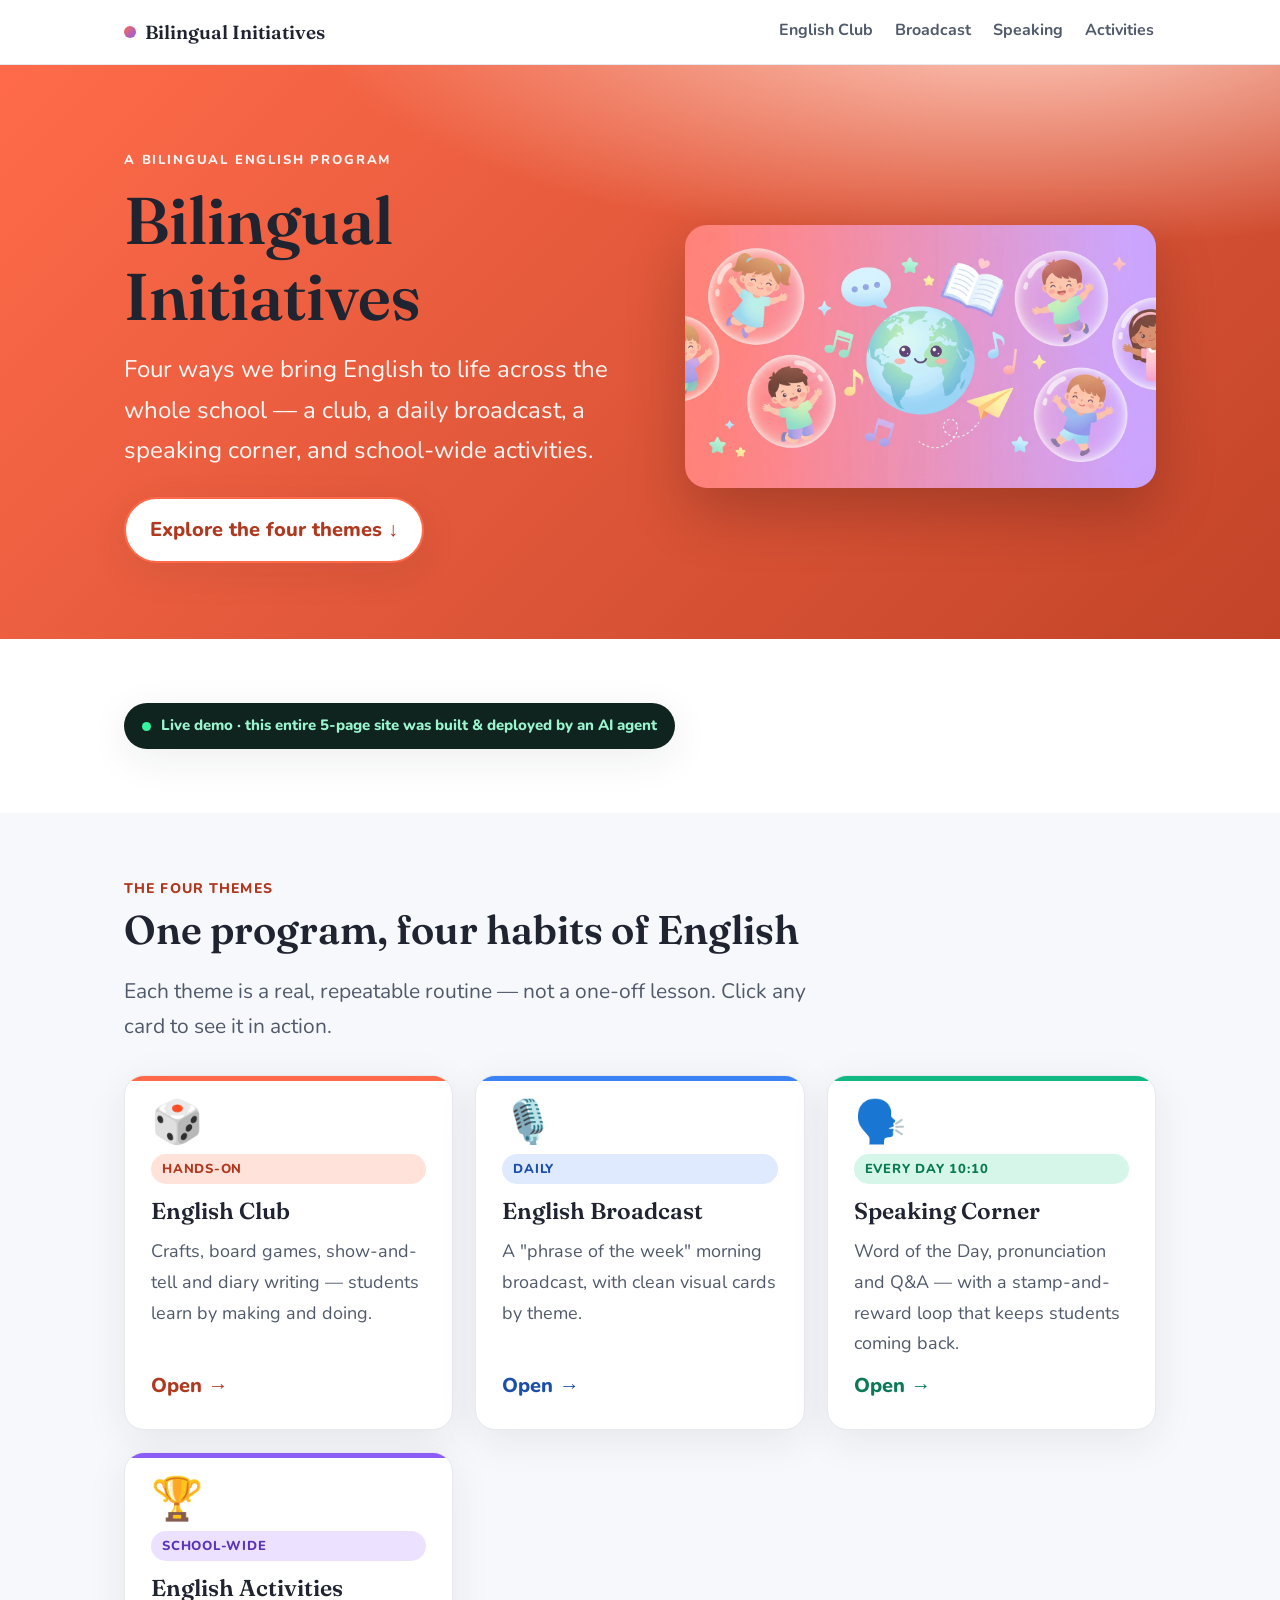
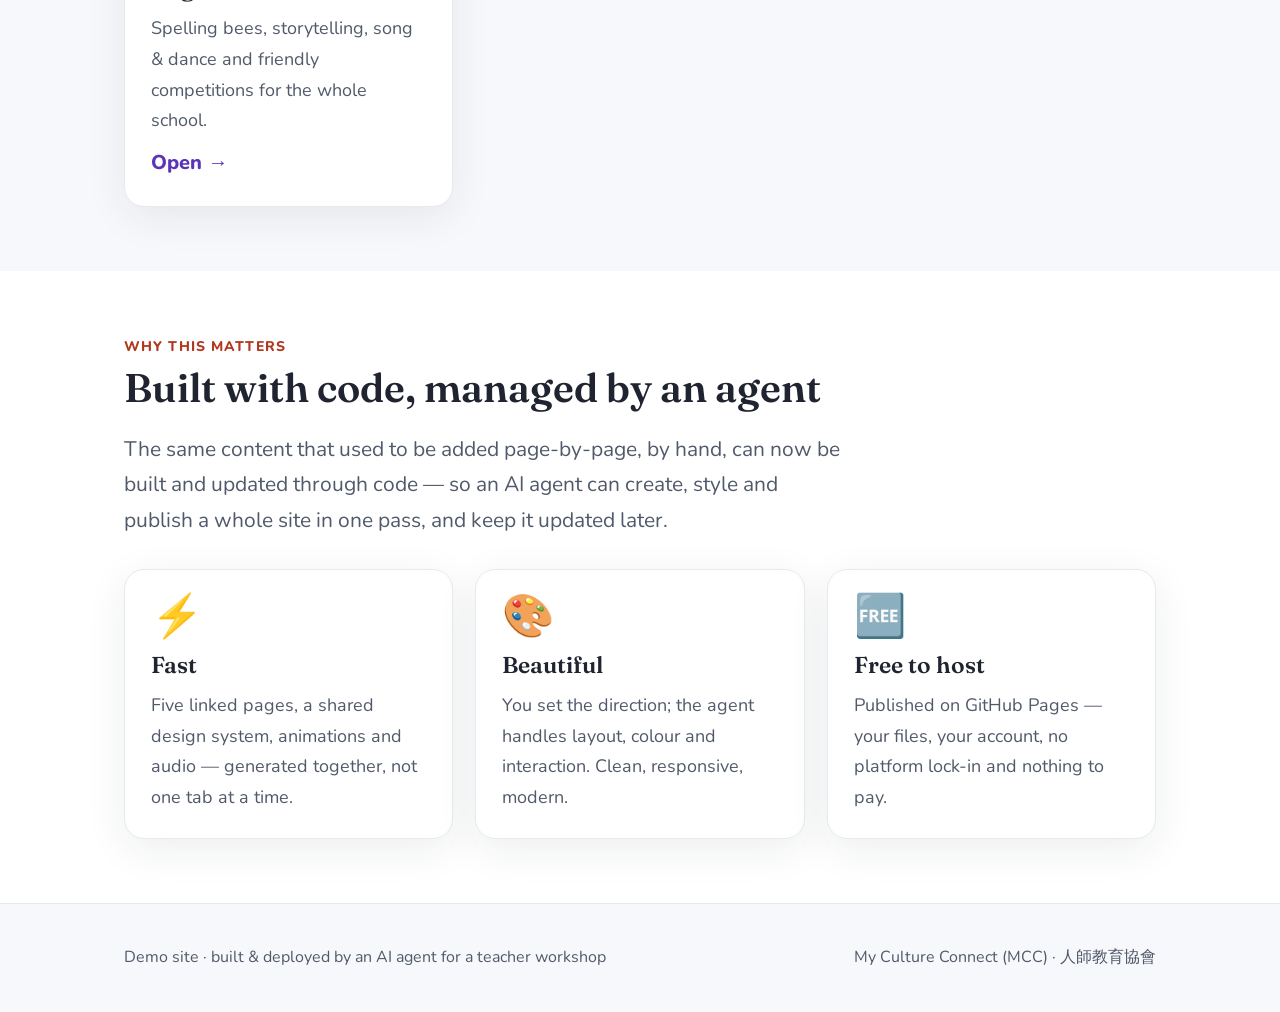
==== commit 19c2a699: "Remove Teacher Mary featured section (video, transcript, QR, quiz) from homepage Co-Authored-By: Cla" ====
--- a/index.html
+++ b/index.html
@@ -42,131 +42,6 @@
 <section class="block">
   <div class="wrap">
     <div class="demo-badge rvl"><span class="pip"></span> Live demo · this entire 5-page site was built &amp; deployed by an AI agent</div>
-  </div>
-</section>
-
-<section class="block v-feature">
-  <div class="wrap">
-    <p class="kicker">Meet our teacher</p>
-    <h2>A foreign teacher says hello</h2>
-    <p class="intro">A short self-introduction video — exactly the kind of media an agent can drop straight into your site.</p>
-    <div class="v-stack">
-      <div class="v-fancy">
-        <span class="v-spark s1">✨</span><span class="v-spark s2">🌟</span><span class="v-spark s3">⭐</span><span class="v-spark s4">✨</span><span class="v-spark s5">💫</span>
-        <div class="inner">
-          <div class="video-frame">
-            <iframe src="https://www.youtube-nocookie.com/embed/TU5jqxsM4N8" title="Teacher Mary self-introduction" loading="lazy" allow="accelerometer; autoplay; clipboard-write; encrypted-media; gyroscope; picture-in-picture" allowfullscreen></iframe>
-          </div>
-        </div>
-      </div>
-      <h3 class="v-title">Teacher Mary — Nanhsing Elementary</h3>
-      <p class="by">彰化縣南興國小外籍老師 Mary Quisay · My Culture Connect (人師)</p>
-      <details class="v-transcript" open>
-        <summary>Transcript</summary>
-        <div class="body">
-          <blockquote>“Hello there! My name is Mary Marilyn Quisay — you can call me Mary for short. I come from the vibrant country of the Philippines. I am a foreign English teaching assistant at Nanhsing Elementary School here in Changhua County, Taiwan. Outside of my professional life, I enjoy reading books, watching movies, and sharing my experiences with my family in the Philippines. Currently, I'm embracing the adventure of exploring the fascinating landscapes and rich culture of Taiwan. In my role as your English teacher, I am dedicated to making the learning of English an enjoyable and engaging experience for you. Thank you!”</blockquote>
-          <p class="note">Transcript from the video's captions, lightly corrected for names and places.</p>
-        </div>
-      </details>
-
-      <!-- ===== Scan-to-open QR ===== -->
-      <div class="qr-card">
-        <img src="assets/img/qr-quiz.png" alt="QR code to open this page on your phone" width="168" height="168">
-        <div class="qr-txt">
-          <span class="big">📱 Scan to join on your phone</span>
-          <p>Point your camera at the code, watch the video, and answer the quiz.</p>
-          <span class="qr-url">lukelin7429.github.io/bilingual-initiatives-demo</span>
-        </div>
-      </div>
-
-      <!-- ===== Quiz (inline, below the video) ===== -->
-      <div class="quiz-head">
-        <p class="kicker">Now try the quiz</p>
-        <h3 style="font-size:28px;margin:4px 0 0">Five questions about the video</h3>
-      </div>
-      <form id="quizForm">
-        <div class="ident">
-          <label>Name 姓名<input type="text" id="stuName" required autocomplete="off" placeholder="e.g. Amy Lin"></label>
-          <label>Class 班級<input type="text" id="stuClass" required autocomplete="off" placeholder="e.g. 5-A"></label>
-        </div>
-
-        <div class="q" data-answer="b">
-          <div class="qhead"><span class="qnum">1</span><span class="qtext">Where does Mary come from?</span>
-            <button type="button" class="speak" data-say="Where does Mary come from?" aria-label="play">🔊</button></div>
-          <div class="zh">瑪麗來自哪個國家？</div>
-          <ul class="opts">
-            <li><label><input type="radio" name="q1" value="a"> Thailand</label></li>
-            <li><label><input type="radio" name="q1" value="b"> The Philippines</label></li>
-            <li><label><input type="radio" name="q1" value="c"> Vietnam</label></li>
-            <li><label><input type="radio" name="q1" value="d"> India</label></li>
-          </ul>
-          <p class="explain">✅ The Philippines.（她來自菲律賓。）</p>
-        </div>
-
-        <div class="q" data-answer="c">
-          <div class="qhead"><span class="qnum">2</span><span class="qtext">What is Mary's job at the school?</span>
-            <button type="button" class="speak" data-say="What is Mary's job at the school?" aria-label="play">🔊</button></div>
-          <div class="zh">瑪麗在學校的工作是什麼？</div>
-          <ul class="opts">
-            <li><label><input type="radio" name="q2" value="a"> School cook</label></li>
-            <li><label><input type="radio" name="q2" value="b"> Bus driver</label></li>
-            <li><label><input type="radio" name="q2" value="c"> English teaching assistant</label></li>
-            <li><label><input type="radio" name="q2" value="d"> School nurse</label></li>
-          </ul>
-          <p class="explain">✅ A foreign English teaching assistant.（她是外籍英語教學助理。）</p>
-        </div>
-
-        <div class="q" data-answer="a">
-          <div class="qhead"><span class="qnum">3</span><span class="qtext">In which county in Taiwan does she teach?</span>
-            <button type="button" class="speak" data-say="In which county in Taiwan does she teach?" aria-label="play">🔊</button></div>
-          <div class="zh">她在台灣哪一個縣教書？</div>
-          <ul class="opts">
-            <li><label><input type="radio" name="q3" value="a"> Changhua County</label></li>
-            <li><label><input type="radio" name="q3" value="b"> Taichung City</label></li>
-            <li><label><input type="radio" name="q3" value="c"> Nantou County</label></li>
-            <li><label><input type="radio" name="q3" value="d"> Yunlin County</label></li>
-          </ul>
-          <p class="explain">✅ Changhua County.（彰化縣 — 南興國小 Nanhsing Elementary School。）</p>
-        </div>
-
-        <div class="q" data-answer="b">
-          <div class="qhead"><span class="qnum">4</span><span class="qtext">What does Mary enjoy doing in her free time?</span>
-            <button type="button" class="speak" data-say="What does Mary enjoy doing in her free time?" aria-label="play">🔊</button></div>
-          <div class="zh">瑪麗空閒時喜歡做什麼？</div>
-          <ul class="opts">
-            <li><label><input type="radio" name="q4" value="a"> Playing basketball</label></li>
-            <li><label><input type="radio" name="q4" value="b"> Reading books and watching movies</label></li>
-            <li><label><input type="radio" name="q4" value="c"> Cooking and baking</label></li>
-            <li><label><input type="radio" name="q4" value="d"> Painting and drawing</label></li>
-          </ul>
-          <p class="explain">✅ Reading books and watching movies.（她喜歡看書和看電影。）</p>
-        </div>
-
-        <div class="q" data-answer="d">
-          <div class="qhead"><span class="qnum">5</span><span class="qtext">What is Mary exploring now?</span>
-            <button type="button" class="speak" data-say="What is Mary exploring now?" aria-label="play">🔊</button></div>
-          <div class="zh">瑪麗現在正在探索什麼？</div>
-          <ul class="opts">
-            <li><label><input type="radio" name="q5" value="a"> The food of the Philippines</label></li>
-            <li><label><input type="radio" name="q5" value="b"> A new language from Europe</label></li>
-            <li><label><input type="radio" name="q5" value="c"> Online video games</label></li>
-            <li><label><input type="radio" name="q5" value="d"> The landscapes and culture of Taiwan</label></li>
-          </ul>
-          <p class="explain">✅ The fascinating landscapes and rich culture of Taiwan.（台灣的風景與文化。）</p>
-        </div>
-
-        <div class="submit-row">
-          <button type="submit" class="btn" id="submitBtn">Submit my answers ✓</button>
-          <span class="msg" id="msg"></span>
-        </div>
-      </form>
-
-      <div class="result" id="result">
-        <div class="score" id="scoreText"></div>
-        <p id="resultMsg" style="font-size:18px;margin:6px 0 0"></p>
-        <p class="msg" id="saveMsg"></p>
-      </div>
-    </div>
   </div>
 </section>
 
@@ -230,6 +105,5 @@
 
 <script src="assets/js/speak.js"></script>
 <script src="assets/js/motion.js"></script>
-<script src="assets/js/quiz.js"></script>
 </body>
 </html>
